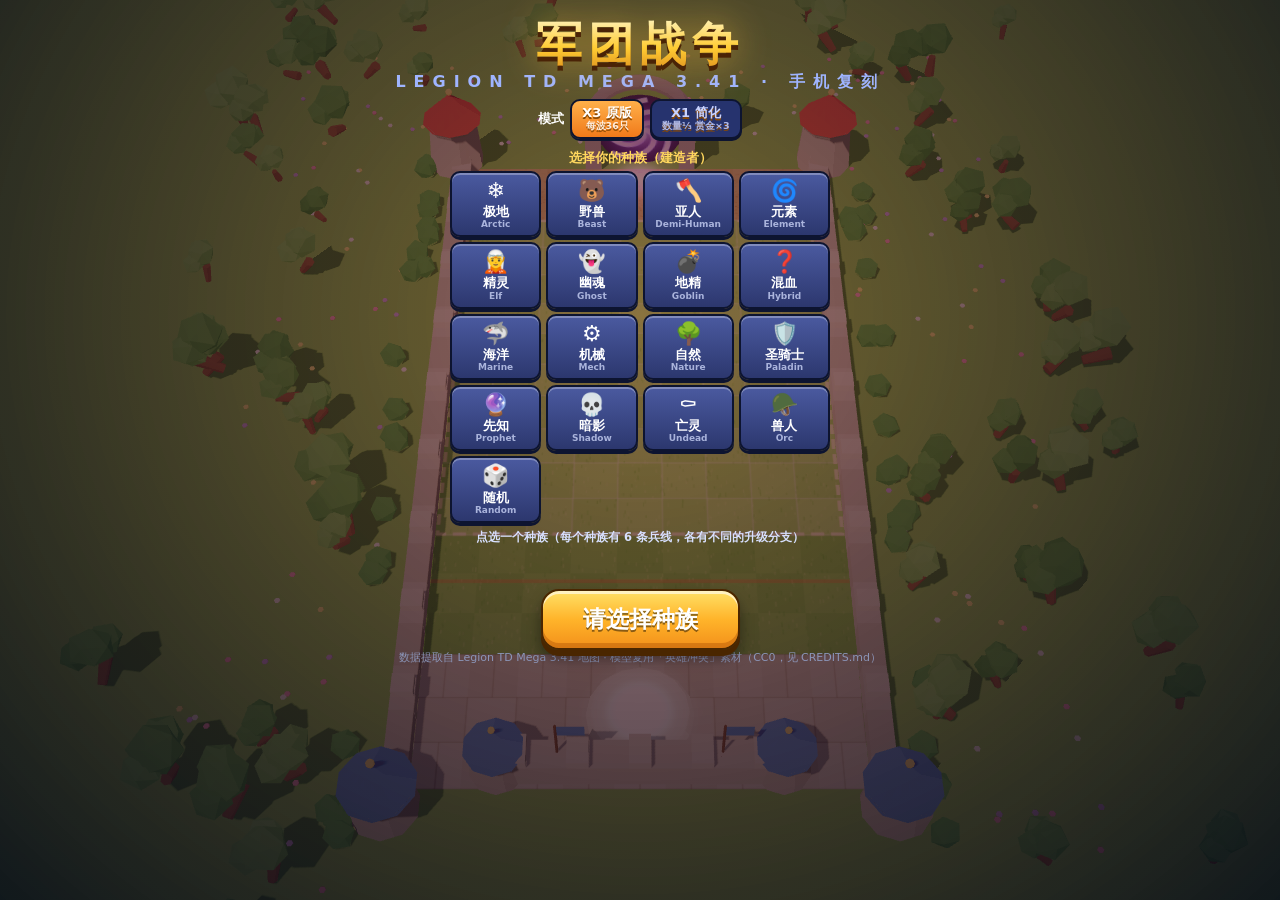
==== index.html @ 78cb02ea "Model remake: Beast (gnolls, ogres, harpies, forest trolls, bears, dragonspawn, red dragon); humanoi" ====
<!doctype html>
<html lang="zh-Hans">
<head>
<meta charset="utf-8">
<meta name="viewport" content="width=device-width,initial-scale=1,maximum-scale=1,user-scalable=no,viewport-fit=cover">
<meta name="theme-color" content="#1b2440">
<meta name="apple-mobile-web-app-capable" content="yes">
<title>军团战争 Legion TD Mega 3.41 · 手机复刻</title>
<meta name="description" content="魔兽争霸3 军团战争（Legion TD Mega 3.41）手机复刻：16个种族、全部兵种与技能、31波怪物、派兵、国王与木材经济。">
<link rel="manifest" href="manifest.webmanifest">
<link rel="icon" type="image/png" href="icons/favicon-32.png">
<link rel="apple-touch-icon" href="icons/apple-touch-icon.png">
<link rel="stylesheet" href="style.css?v=11">
<link rel="stylesheet" href="td.css?v=11">
<link rel="stylesheet" href="lt.css?v=11">
</head>
<body class="td lt">
<canvas id="cv"></canvas>
<div id="ltHud" class="hidden">
  <div class="hrow">
    <div class="pill"><span class="lbl">波次</span><b id="hWave">1</b><i class="dim">/31</i></div>
    <div class="pill" id="pTimer"><span class="ic">⏱</span><b id="hTimer">45</b></div>
    <div class="pill" id="pMode"><b id="hMode">X3</b></div>
    <button class="pill btn" id="speedBtn">1×</button>
    <button class="pill btn" id="pauseBtn">⏸</button>
  </div>
  <div class="hrow">
    <div class="pill res" id="pGold"><span class="ic">💰</span><b id="hGold">0</b></div>
    <div class="pill res" id="pLum"><span class="ic">🌲</span><b id="hLum">0</b></div>
    <div class="pill res" id="pInc"><span class="ic">📈</span><b id="hInc">+0</b></div>
    <div class="pill res" id="pFood"><span class="ic">🍖</span><b id="hFood">0/7</b></div>
  </div>
  <div class="hrow2">
    <div class="kbar me"><span class="kn">👑 我方</span><div class="kb"><i id="kMe"></i></div><b id="kMeT">2600</b></div>
    <button class="kbar opp" id="oppBtn"><span class="kn" id="oppName">🤖 对手</span><div class="kb"><i id="kOpp"></i></div><b id="kOppT">2600</b><span class="eye" id="eyeT">👁 观战</span></button>
  </div>
  <div id="nextInfo"></div>
</div>
<div id="viewTag" class="hidden">👁 正在观看对手战线 · 点「返回」回到你的战线</div>
<div id="ltPanel" class="hidden">
  <div class="tabs">
    <button class="tab on" data-tab="build">⚔ 建造</button>
    <button class="tab" data-tab="eco">🌲 经济</button>
    <button class="tab" data-tab="merc">🐺 派兵</button>
    <button class="tab" data-tab="king">👑 国王</button>
    <button class="dbtn go" id="goBtn">▶ 开战</button>
  </div>
  <div class="tbody" id="tBuild"><div class="grid g3" id="rosterGrid"></div><div class="phint" id="bHint">选择兵种，再点战线上的空格建造</div></div>
  <div class="tbody hidden2" id="tEco"><div id="ecoBox"></div></div>
  <div class="tbody hidden2" id="tMerc"><div class="grid scroll" id="mercGrid"></div><div class="phint" id="mHint">派出的兵会在下一波进攻对手，并永久增加你的收入（消耗木材）</div></div>
  <div class="tbody hidden2" id="tKing"><div id="kingBox"></div></div>
  <div id="infoBox" class="hidden2"></div>
</div>
<div id="toasts"></div>
<div id="flash"></div>
<div id="banner2"></div>
<div id="labels"></div>
<div id="ltTitle" class="overlay show">
  <div class="logo"><div class="l1">军团战争</div><div class="l2">LEGION TD MEGA 3.41 · 手机复刻</div></div>
  <div class="modeRow"><span>模式</span><button class="mbtn on" data-mode="X3">X3 原版<small>每波36只</small></button><button class="mbtn" data-mode="X1">X1 简化<small>数量⅓ 赏金×3</small></button></div>
  <div class="raceHint">选择你的种族（建造者）</div>
  <div class="raceGrid" id="raceGrid"></div>
  <div class="raceInfo" id="raceInfo"></div>
  <button class="big-btn" id="startBtn" disabled>加载中…</button>
  <div class="foot">数据提取自 Legion TD Mega 3.41 地图 · 模型复用「英雄冲突」素材（CC0，见 CREDITS.md）</div>
</div>
<div id="ltPause" class="overlay">
  <div class="go-title">已暂停</div>
  <div class="tbtns col"><button class="big-btn" id="resumeBtn">▶ 继续</button><button class="dbtn blue" id="restartBtn">↻ 重新选择种族</button><button class="dbtn stone" id="muteBtn">🔊 声音：开</button></div>
</div>
<div id="ltOver" class="overlay">
  <div class="go-title" id="oTitle">胜利</div>
  <div class="go-sub" id="oSub"></div>
  <div class="tbtns col"><button class="big-btn" id="againBtn">再来一局</button></div>
</div>
<div id="showTitle" class="hidden"></div>
<script src="audio.js?v=1"></script>
<script src="lt_core.js?v=11"></script>
<script type="importmap">{"imports":{"three":"./lib/three.module.min.js","three/addons/":"./lib/addons/"}}</script>
<script type="module" src="lt.js?v=11"></script>
</body>
</html>
---- style.css ----
*{box-sizing:border-box;margin:0;padding:0;-webkit-tap-highlight-color:transparent;user-select:none;-webkit-user-select:none}
html,body{width:100%;height:100%;overflow:hidden;background:#141b30;font-family:"PingFang SC","Hiragino Sans GB","Noto Sans CJK SC","Microsoft YaHei",sans-serif;color:#fff}
#cv{position:fixed;inset:0;width:100%;height:100%;touch-action:none;display:block}
.hidden{opacity:0!important;pointer-events:none!important}
#hud{position:fixed;top:max(10px,env(safe-area-inset-top));left:0;right:0;display:flex;justify-content:center;gap:10px;z-index:5;pointer-events:none;padding:0 10px}
.pill{background:linear-gradient(#2a3866,#18213f);border:2px solid #0b1022;box-shadow:0 3px 0 #0b1022,inset 0 2px 0 rgba(255,255,255,.18);border-radius:14px;padding:6px 14px;font-weight:900;font-size:18px;display:flex;align-items:center;gap:6px;text-shadow:0 2px 0 #000}
.pill .lbl{font-size:13px;color:#ffd75e}
#stageNum{color:#fff;font-size:22px}
.vs i{font-style:normal;font-size:12px;color:#aab}
.blue{color:#6fc2ff}.red{color:#ff6f6f}
.btn{pointer-events:auto;cursor:pointer;color:#fff;font-family:inherit;min-width:52px;justify-content:center}
.btn:active{transform:translateY(2px);box-shadow:0 1px 0 #0b1022}
#hint{position:fixed;left:50%;bottom:max(18px,env(safe-area-inset-bottom));transform:translateX(-50%);background:rgba(10,14,30,.75);padding:8px 16px;border-radius:20px;font-weight:700;font-size:15px;z-index:5;transition:opacity .4s;white-space:nowrap;pointer-events:none;animation:hintb 1.4s ease-in-out infinite}
@keyframes hintb{50%{transform:translateX(-50%) translateY(-5px)}}
#banner{position:fixed;left:0;right:0;top:42%;text-align:center;font-size:60px;font-weight:900;z-index:30;pointer-events:none;color:#fff;text-shadow:0 2px 0 #1a1030,0 4px 0 #1a1030,0 0 3px #1a1030,0 0 26px rgba(255,200,80,.6);transition:opacity .25s}
#banner.pop{animation:bpop .7s cubic-bezier(.2,1.6,.4,1)}
@keyframes bpop{0%{transform:scale(2.4);opacity:0}60%{transform:scale(.92);opacity:1}100%{transform:scale(1)}}
.overlay{position:fixed;inset:0;z-index:10;display:flex;flex-direction:column;align-items:center;justify-content:center;opacity:0;pointer-events:none;transition:opacity .35s}
.overlay.show{opacity:1;pointer-events:auto}
#title{background:radial-gradient(ellipse at 50% 35%,rgba(40,60,120,.55),rgba(8,10,25,.92))}
.logo{text-align:center;animation:float 3s ease-in-out infinite}
.l1{font-size:min(17vw,96px);font-weight:900;letter-spacing:6px;background:linear-gradient(#fff6c8,#ffcc33 55%,#d9861a);-webkit-background-clip:text;background-clip:text;color:transparent;filter:drop-shadow(0 5px 0 #4a2306) drop-shadow(0 0 18px rgba(255,190,60,.45))}
.l2{font-size:16px;letter-spacing:8px;color:#9fb4ff;font-weight:800;margin-top:-4px}
@keyframes float{50%{transform:translateY(-8px)}}
.tagline{margin:14px 0 4px;color:#d6defa;font-weight:700}
.heroes{display:flex;justify-content:center;align-items:flex-end;height:min(30vh,200px);margin:10px 0 20px}
.heroes img{height:100%;margin:0 -4%;filter:drop-shadow(0 8px 6px rgba(0,0,0,.5));animation:hb 1.6s ease-in-out infinite}
.heroes img:nth-child(2){animation-delay:.3s;height:115%}.heroes img:nth-child(3){animation-delay:.6s}
@keyframes hb{50%{transform:translateY(-6px) scaleY(1.03)}}
.big-btn{font-family:inherit;font-size:24px;font-weight:900;color:#fff;padding:14px 46px;border-radius:18px;border:3px solid #3b1d00;cursor:pointer;background:linear-gradient(#ffd85a,#f59a1b);box-shadow:0 6px 0 #8a4a05,0 10px 20px rgba(0,0,0,.4),inset 0 3px 0 rgba(255,255,255,.55);text-shadow:0 2px 0 #8a4a05;transition:transform .1s}
.big-btn:hover{transform:translateY(-2px) scale(1.03)}
.big-btn:active{transform:translateY(4px);box-shadow:0 2px 0 #8a4a05}
.foot{margin-top:18px;color:#8b95b8;font-size:13px}
#draft{background:linear-gradient(rgba(8,10,25,.55),rgba(8,10,25,.85));justify-content:center;gap:14px;padding:16px}
.draft-head{text-align:center;animation:drop .5s cubic-bezier(.2,1.5,.4,1)}
.dh1{font-size:34px;font-weight:900;color:#ffd75e;text-shadow:0 3px 0 #4a2306}
.dh2{font-size:15px;color:#dfe6ff;font-weight:700}
@keyframes drop{from{transform:translateY(-40px);opacity:0}}
.cards{display:flex;gap:14px;justify-content:center;width:100%;max-width:640px}
.card{flex:1;max-width:280px;border-radius:18px;padding:10px 10px 12px;cursor:pointer;position:relative;background:linear-gradient(#3f5aa8,#223267 60%,#1a2550);border:3px solid #0d1330;box-shadow:0 7px 0 #0d1330,0 14px 28px rgba(0,0,0,.5),inset 0 2px 0 rgba(255,255,255,.25);transition:transform .18s cubic-bezier(.3,1.6,.5,1),opacity .3s;animation:cardin .55s cubic-bezier(.2,1.5,.4,1) backwards}
.card:nth-child(2){animation-delay:.12s}
@keyframes cardin{from{transform:translateY(80px) rotate(6deg) scale(.6);opacity:0}}
.card:hover{transform:translateY(-6px) scale(1.03)}
.card:active{transform:translateY(2px) scale(.98)}
.card.chosen{animation:chosen .5s ease-in forwards}
.card.gone{opacity:0;transform:scale(.8)}
@keyframes chosen{30%{transform:scale(1.1)}100%{transform:scale(.3) translateY(200px);opacity:0}}
.card .art{height:min(22vh,150px);display:flex;align-items:flex-end;justify-content:center;background:radial-gradient(ellipse at 50% 85%,rgba(255,255,255,.28),transparent 60%),linear-gradient(#8fb6ff33,#0000);border-radius:12px;position:relative}
.card .art img{max-height:100%;max-width:100%;filter:drop-shadow(0 6px 4px rgba(0,0,0,.5));animation:hb 1.8s ease-in-out infinite}
.card .cnt{position:absolute;right:4px;top:2px;font-size:30px;font-weight:900;color:#fff;-webkit-text-stroke:1.5px #0d1330;text-shadow:0 3px 0 #0d1330}
.card .tier{position:absolute;left:6px;top:6px;font-size:11px;color:#ffd75e;letter-spacing:-1px}
.card .nm{font-size:22px;font-weight:900;text-align:center;margin:6px 0 2px;text-shadow:0 2px 0 #0d1330}
.card .tags{display:flex;justify-content:center;gap:4px;margin-bottom:6px}
.tag{font-size:11px;padding:2px 7px;border-radius:8px;background:#0d1330;color:#bcd}
.tag.r{background:#5a3d0a;color:#ffd27a}.tag.f{background:#164d55;color:#8ff}.tag.m{background:#4a1a1a;color:#ffb0a0}.tag.up{background:#1d5a22;color:#9f9}
.stats{display:grid;grid-template-columns:1fr 1fr;gap:3px 8px;font-size:12.5px;background:rgba(0,0,0,.25);border-radius:10px;padding:6px 8px}
.stats div{display:flex;justify-content:space-between}.stats span{color:#9fb0dd}.stats b{color:#fff}
.army-strip{display:flex;gap:6px;justify-content:center;flex-wrap:wrap;min-height:46px}
.army-strip .mini{width:46px;height:46px;border-radius:10px;background:rgba(40,60,120,.8);border:2px solid #0d1330;position:relative;display:flex;align-items:flex-end;justify-content:center;overflow:hidden}
.army-strip .mini img{height:42px}
.army-strip .mini b{position:absolute;right:2px;bottom:0;font-size:13px;text-shadow:0 1px 2px #000,0 0 3px #000}
.army-strip .empty{opacity:.35;border-style:dashed}
#result{background:rgba(8,10,25,.6)}
.res-box{background:linear-gradient(#34488a,#1c2754);border:3px solid #0d1330;border-radius:22px;padding:22px 22px 26px;text-align:center;box-shadow:0 8px 0 #0d1330,0 20px 40px rgba(0,0,0,.6);width:min(92vw,460px);animation:resin .5s cubic-bezier(.2,1.5,.4,1)}
@keyframes resin{from{transform:scale(.5);opacity:0}}
.res-title,.go-title{font-family:"PingFang SC","Noto Sans SC","Noto Sans CJK SC","Microsoft YaHei",system-ui,sans-serif;font-weight:900;font-size:52px;letter-spacing:8px;line-height:1.1;color:#ffe27a;
  text-shadow:0 2px 0 #b8741a,0 4px 0 #6b3a08,0 6px 12px rgba(0,0,0,.55),0 0 2px #6b3a08}
.res-title.lose,.go-title.lose{color:#ff8a80;text-shadow:0 2px 0 #9a2a22,0 4px 0 #4a0a08,0 6px 12px rgba(0,0,0,.55)}
.go-title{font-size:min(22vw,110px);letter-spacing:16px;animation:bpop .8s cubic-bezier(.2,1.6,.4,1)}
.go-sub{font-size:18px;font-weight:800;color:#e9eeff;margin:6px 0 4px;text-align:center;padding:0 16px}
.go-stats{display:flex;gap:18px;color:#c9d3f5;font-weight:700;margin:-6px 0 22px}.go-stats b{color:#ffd75e}
#gameover{background:radial-gradient(ellipse at 50% 35%,rgba(40,60,120,.75),rgba(8,10,25,.96))}
.res-sub{margin:6px 0 12px;color:#dfe6ff;font-weight:700}
.res-list{display:flex;flex-wrap:wrap;justify-content:center;gap:8px;margin-bottom:20px}
.res-unit{width:76px;background:rgba(0,0,0,.28);border-radius:12px;padding:4px;animation:cardin .45s cubic-bezier(.2,1.5,.4,1) backwards}
.res-unit img{height:54px;display:block;margin:0 auto}
.res-unit .c{font-weight:900;font-size:16px}.res-unit .l{font-size:12px;color:#ff8a8a;height:15px}.res-unit .n{font-size:11px;color:#bcd}
.res-unit.dead{filter:grayscale(1);opacity:.5}
@media (max-width:500px){.card .nm{font-size:19px}.stats{font-size:11.5px;grid-template-columns:1fr}.dh1{font-size:28px}#banner{font-size:48px}.pill{font-size:16px;padding:5px 10px}}
.card .h3{font-size:11px;color:#9fb0dd;text-align:center;margin:-2px 0 4px}
.card .abil{font-size:11.5px;line-height:1.45;color:#ffe9a8;text-align:left;margin-top:6px;padding:0 4px;min-height:34px}
.na{color:#8f9bbf;font-size:10.5px;margin-top:3px}
/* faction select */
#faction{background:radial-gradient(ellipse at 50% 30%,#2a3a70,#0a0d1e);gap:12px;padding:14px;overflow:auto;justify-content:flex-start;padding-top:max(20px,env(safe-area-inset-top))}
.fcards{display:grid;grid-template-columns:repeat(4,minmax(0,1fr));gap:12px;width:100%;max-width:980px}
.fcard{border-radius:16px;padding:8px 8px 10px;cursor:pointer;text-align:center;background:linear-gradient(color-mix(in srgb,var(--fc) 55%,#1a2550),#18203f 70%);border:3px solid #0d1330;box-shadow:0 6px 0 #0d1330,0 10px 22px rgba(0,0,0,.45),inset 0 2px 0 rgba(255,255,255,.25);animation:cardin .5s cubic-bezier(.2,1.5,.4,1) backwards;transition:transform .15s}
.fcard:hover{transform:translateY(-5px) scale(1.03)}.fcard:active{transform:scale(.97)}
.fart{height:min(20vh,150px);position:relative;background:radial-gradient(ellipse at 50% 90%,rgba(255,255,255,.3),transparent 62%);border-radius:10px}
.fart img{position:absolute;bottom:4px;filter:drop-shadow(0 5px 4px rgba(0,0,0,.5))}
.fart .b{height:96%;max-width:92%;left:50%;transform:translateX(-42%)}.fart .a{height:48%;left:2%}
.fn{font-size:22px;font-weight:900;text-shadow:0 2px 0 #0d1330;margin-top:4px}.fd{font-size:12px;color:#c8d2f2}
@media (max-width:700px){.fcards{grid-template-columns:repeat(2,minmax(0,1fr));gap:9px}.fart{height:min(15vh,120px)}.fn{font-size:19px}.fd{font-size:11px}}
/* map */
#map{background:#0f1428;justify-content:stretch;align-items:stretch;padding:max(8px,env(safe-area-inset-top)) 8px max(8px,env(safe-area-inset-bottom));gap:8px}
.mtop{display:flex;gap:8px;align-items:center;flex-wrap:wrap;justify-content:center}
.mpill{background:linear-gradient(#2a3866,#18213f);border:2px solid #0b1022;box-shadow:0 3px 0 #0b1022,inset 0 2px 0 rgba(255,255,255,.18);border-radius:12px;padding:4px 12px;font-weight:900;display:flex;align-items:center;gap:6px;text-shadow:0 2px 0 #000;font-size:18px;color:#fff;font-family:inherit}
.mpill .lbl{font-size:12px;color:#ffd75e}.mpill .sub{font-size:11px;color:#9fb0dd}.mpill.vs i{font-style:normal;font-size:11px;color:#aab}
.mres{display:flex;gap:6px;background:rgba(0,0,0,.35);border-radius:12px;padding:4px 8px}
.res{display:flex;align-items:center;gap:3px;font-size:15px}.res b{font-weight:900}.res i{font-style:normal;font-size:10.5px;color:#9dff8a}
#mapArea{flex:1;position:relative;border-radius:16px;border:4px solid #3a2a14;box-shadow:inset 0 0 30px rgba(0,0,0,.6),0 4px 0 #1a1208;background-size:100% 100%;overflow:hidden;min-height:0}
.mobj{position:absolute;transform:translate(-50%,-80%);cursor:pointer;text-align:center}
.town{width:min(22%,200px)}.town .castle{width:100%;display:block;filter:drop-shadow(0 6px 6px rgba(0,0,0,.5))}
.town .guard{position:absolute;height:62%;bottom:18%;right:-30%;filter:drop-shadow(0 4px 4px rgba(0,0,0,.6))}.town.ai .guard{right:auto;left:-30%;transform:scaleX(-1)}
.tlab{position:absolute;left:50%;transform:translateX(-50%);top:100%;white-space:nowrap;background:rgba(10,14,30,.82);border:2px solid var(--fc);border-radius:10px;padding:2px 8px;font-size:11.5px;color:#dfe6ff}
.tlab b{color:#fff;margin-right:4px}.town.ai .tlab{border-style:dashed}
.camp{width:min(15%,140px)}.camp .tent{width:100%;display:block;opacity:.95}
.camp .mon{position:absolute;bottom:4%;height:110%;left:28%;filter:drop-shadow(0 4px 3px rgba(0,0,0,.6));transform:scaleX(-1)}.camp .mon.m1{height:80%;left:-6%}
.clab{position:absolute;left:50%;transform:translateX(-50%);top:100%;white-space:nowrap;background:rgba(10,14,30,.86);border:2px solid var(--tc);border-radius:10px;padding:2px 8px;font-size:11px;color:#dfe6ff;line-height:1.35}
.clab b{color:var(--tc)}.clab .rw{display:flex;gap:4px;justify-content:center}.clab .est{font-size:10px;color:#ffd75e}
.camp.hl{animation:campHl 1.1s ease-in-out 2}@keyframes campHl{50%{transform:translate(-50%,-80%) scale(1.15);filter:drop-shadow(0 0 14px #ffd75e)}}
.cost{display:inline-flex;align-items:center;gap:1px;margin-right:6px;font-weight:800;font-size:12px;white-space:nowrap}
#mLog{position:absolute;left:8px;bottom:8px;font-size:11.5px;color:#f1f4ff;text-shadow:0 1px 2px #000;pointer-events:none;max-width:60%;z-index:2}
#mLog div{background:rgba(10,14,30,.6);border-radius:8px;padding:1px 8px;margin-top:3px;display:inline-block;clear:both;float:left}
.mbot{display:flex;flex-direction:column;gap:6px}
.marmy{display:flex;gap:5px;flex-wrap:wrap;justify-content:center;min-height:40px;align-items:center}
.marmy .mini,.alist .mini{width:44px;height:44px;border-radius:10px;background:rgba(40,60,120,.85);border:2px solid #0d1330;position:relative;display:flex;align-items:flex-end;justify-content:center;overflow:hidden}
.marmy .mini img{height:40px}.marmy .mini b{position:absolute;right:2px;bottom:0;font-size:12.5px;text-shadow:0 1px 2px #000,0 0 3px #000}
.arts{font-size:11px;color:#ffd75e;background:rgba(0,0,0,.35);padding:2px 8px;border-radius:8px}
.actbar{display:grid;grid-template-columns:repeat(4,1fr);gap:8px}
.actbar.locked{opacity:.5;pointer-events:none}
.act{font-family:inherit;color:#fff;border-radius:14px;border:2px solid #0d1330;background:linear-gradient(#4a68c0,#26387a);box-shadow:0 4px 0 #0d1330,inset 0 2px 0 rgba(255,255,255,.3);padding:6px 4px;cursor:pointer;display:flex;flex-direction:column;align-items:center;line-height:1.15}
.act span{font-size:22px}.act b{font-size:17px;font-weight:900;text-shadow:0 2px 0 #0d1330}.act i{font-style:normal;font-size:10.5px;color:#cfe0ff;white-space:nowrap}
.act.red{background:linear-gradient(#d4523f,#8a2418)}.act.dis{filter:grayscale(.8) brightness(.8)}.act:active{transform:translateY(3px);box-shadow:0 1px 0 #0d1330}
/* modal */
#modal{background:rgba(5,8,20,.6);z-index:20;padding:12px}
.modal-box{background:linear-gradient(#34488a,#1c2754);border:3px solid #0d1330;border-radius:20px;padding:14px;width:min(94vw,520px);max-height:88vh;display:flex;flex-direction:column;box-shadow:0 8px 0 #0d1330,0 20px 40px rgba(0,0,0,.6);animation:resin .35s cubic-bezier(.2,1.5,.4,1)}
.modal-title{font-size:21px;font-weight:900;text-align:center;margin-bottom:8px;text-shadow:0 2px 0 #0d1330}.modal-title small{font-size:12px;color:#9fb0dd}
.modal-body{overflow:auto;flex:1}.modal-btns{display:flex;gap:10px;justify-content:center;margin-top:12px}
.mbtn{font-family:inherit;font-size:18px;font-weight:900;color:#fff;padding:9px 22px;border-radius:14px;border:2px solid #3b1d00;background:linear-gradient(#ffd85a,#f59a1b);box-shadow:0 4px 0 #8a4a05;text-shadow:0 2px 0 #8a4a05;cursor:pointer}
.mbtn.gray{background:linear-gradient(#8a93b0,#596180);border-color:#1d2236;box-shadow:0 4px 0 #1d2236;text-shadow:0 2px 0 #1d2236}
.mp{font-size:13.5px;color:#dfe6ff;margin:8px 2px;line-height:1.5}.mp.dim{color:#9fb0dd;font-size:12px}
.blist,.rlist{display:flex;flex-direction:column;gap:6px}
.bopt,.rrow{display:flex;align-items:center;gap:8px;background:rgba(0,0,0,.28);border-radius:12px;padding:6px 8px;cursor:pointer;border:2px solid transparent}
.bopt:hover{border-color:#ffd75e}.bopt.no{opacity:.45;cursor:default}.bopt img,.rrow img{height:46px;width:46px;object-fit:contain}.bico{font-size:32px;width:46px;text-align:center}
.bt{flex:1;display:flex;flex-direction:column;font-size:12px;color:#c8d2f2;min-width:0}.bt b{font-size:15px;color:#fff}
.pm{font-family:inherit;width:34px;height:34px;border-radius:10px;border:2px solid #0d1330;background:#4a68c0;color:#fff;font-size:18px;font-weight:900;cursor:pointer}.pm.mx{width:auto;padding:0 8px;font-size:12px}
.rrow .n{min-width:30px;text-align:center;font-size:18px}.rtotal{text-align:center;margin-top:6px;font-weight:800}.bad{color:#ff7a7a}
.alist{display:flex;flex-wrap:wrap;gap:6px;justify-content:center}.alist .mini.big{width:70px;height:84px;flex-direction:column;align-items:center;justify-content:flex-end;cursor:pointer}
.alist .mini.big img{height:52px}.alist .mini.big b{font-size:14px}.alist .mini.big span{font-size:10.5px;color:#cfe0ff}
.alist.pick .mini.big{opacity:.45}.alist.pick .mini.big.on{opacity:1;border-color:#ffd75e;box-shadow:0 0 10px #ffd75e88}
.alist.pick .mp{width:100%;text-align:center}
.loot{display:flex;flex-wrap:wrap;justify-content:center;gap:4px;margin-top:6px}
@media (orientation:portrait){.mres{order:3;width:100%;justify-content:center}.mpill{font-size:16px}.town{width:30%}.camp{width:22%}.res{font-size:14px}}
#gameover .heroes{height:min(26vh,180px);margin:14px 0 22px}
#gameover .go-sub{position:relative;z-index:2;margin-bottom:6px}
@media (orientation:portrait){#mLog{top:6px;bottom:auto;left:6px;max-width:44%;font-size:10.5px}.clab{font-size:10.5px}#gameover .heroes img{max-width:24vw;object-fit:contain}#gameover .heroes{max-width:96vw;overflow:hidden}}
/* r5: overlay stacking (offer above map), compact map markers, bottom sheets */
#draft{z-index:15}#modal{z-index:20}#gameover{z-index:25}
button,.act,.mobj,.fcard,.card{touch-action:manipulation}
#errToast{position:fixed;left:10px;right:10px;top:calc(env(safe-area-inset-top) + 8px);z-index:99;background:#7a1010;color:#fff;font-size:13px;padding:8px 12px;border-radius:10px;opacity:0;pointer-events:none;transition:opacity .3s}
#errToast.show{opacity:1}
.mobj{transform:translate(-50%,-50%)}
.town{width:clamp(72px,9vw,120px)}.town .castle{width:100%}
.town .guard{position:absolute;height:46%;bottom:6%;right:-26%;left:auto}.town.ai .guard{right:auto;left:-26%}
.tlab{font-size:10.5px;padding:1px 7px;top:96%}.tlab b{color:var(--fc);filter:brightness(1.4)}
.camp{width:auto}
.pin{width:clamp(40px,4.4vw,56px);height:clamp(40px,4.4vw,56px);border-radius:50%;background:radial-gradient(circle at 50% 35%,#fff3,#0008),#1a2142;border:3px solid var(--tc);box-shadow:0 3px 0 #0008,0 0 0 2px #0b1022,0 0 12px color-mix(in srgb,var(--tc) 60%,transparent);overflow:hidden;display:flex;align-items:center;justify-content:center}
.pin img{width:86%;height:86%;object-fit:contain;transform:scaleX(-1)}
.ptag{margin-top:2px;font-size:10px;font-weight:900;color:#0b1022;background:var(--tc);border-radius:7px;padding:0 6px;white-space:nowrap;box-shadow:0 1px 0 #0008}
.camp:active .pin{transform:scale(.92)}
.camp.hl .pin{animation:pinHl .55s ease-in-out 4}@keyframes pinHl{50%{transform:scale(1.25)}}
.camp.hl{animation:none}
.offer-btn{display:none;font-family:inherit;font-size:17px;font-weight:900;color:#3b1d00;border:2px solid #3b1d00;border-radius:14px;padding:10px;background:linear-gradient(#ffe27a,#f5a524);box-shadow:0 4px 0 #8a4a05;animation:hintb2 1s ease-in-out infinite}
.offer-btn.show{display:block}@keyframes hintb2{50%{transform:scale(1.03)}}
@media (orientation:portrait){
  #modal{justify-content:flex-end;padding:0}
  #modal .modal-box{width:100%;border-radius:20px 20px 0 0;padding-bottom:calc(14px + env(safe-area-inset-bottom));max-height:80vh;animation:sheetin .3s ease-out}
  .town{width:84px}.camp .pin{width:42px;height:42px}
}
@keyframes sheetin{from{transform:translateY(100%)}}
.card .art{height:min(16vh,120px)}
.alist .mini.big img{height:44px}
#draft{background:rgba(8,10,25,.9)}
/* ---- r6 3D overlay UI ---- */
#cv{touch-action:none}
#uiLayer{position:fixed;inset:0;pointer-events:none;z-index:3;overflow:hidden}
.ub{position:absolute;left:0;top:0;display:flex;flex-direction:column;align-items:center;gap:1px;will-change:transform}
.ub b{font:800 11px/1 system-ui,-apple-system,"PingFang SC",sans-serif;color:#fff;padding:2px 5px;border-radius:7px;min-width:14px;text-align:center;box-shadow:0 1px 2px rgba(0,0,0,.4);border:1.5px solid rgba(255,255,255,.85)}
.ub.p b{background:#2f6fe0}.ub.e b{background:#d8392b}
.ub i{display:block;width:26px;height:4px;background:rgba(0,0,0,.55);border-radius:3px;overflow:hidden}
.ub i s{display:block;height:100%;width:100%;text-decoration:none;transition:width .25s}
.ub.p i s{background:#5fe06a}.ub.e i s{background:#ff6a4a}
.ub.focus b{background:#e8a800;box-shadow:0 0 0 2px #ffe27a,0 1px 3px rgba(0,0,0,.5)}
.ub.hold b::after{content:" ⏸";font-size:9px}
.ub.bump b{animation:bump .3s}
@keyframes bump{0%{transform:scale(1.45)}100%{transform:scale(1)}}
.ft{position:absolute;transform:translate(-50%,-100%);font:900 15px/1 system-ui,-apple-system,"PingFang SC",sans-serif;color:#fff;text-shadow:0 2px 0 rgba(0,0,0,.55),0 0 3px rgba(0,0,0,.6);animation:ft 1.05s ease-out forwards;white-space:nowrap}
.ft.dmge{color:#fff3b0}.ft.dmgp{color:#ff9a9a}.ft.big{font-size:18px}
.ft.pop{color:#e2d0ff;font-size:14px}.ft.heal{color:#9dff8a}.ft.retal{color:#ffe8a0;font-size:11px}.ft.hold{color:#ffd75e}.ft.go{color:#9dff8a}.ft.info{color:#cfe6ff;font-size:12px}
@keyframes ft{0%{opacity:0;margin-top:6px;transform:translate(-50%,-100%) scale(.6)}15%{opacity:1;transform:translate(-50%,-100%) scale(1.15)}30%{transform:translate(-50%,-100%) scale(1)}100%{opacity:0;margin-top:-34px}}
/* ---- r7 depth features UI ---- */
#flash{position:fixed;inset:0;pointer-events:none;z-index:4;opacity:0}
#flash.on{animation:flash .45s ease-out}
@keyframes flash{0%{opacity:1}100%{opacity:0}}
#reticle{position:fixed;z-index:4;pointer-events:none;transform:translate(-50%,-50%);border:3px solid #ffb040;border-radius:50%;background:radial-gradient(rgba(255,120,30,.28),rgba(255,80,20,.08));box-shadow:0 0 18px rgba(255,140,40,.7);animation:retp .8s infinite}
@keyframes retp{50%{border-color:#ffe080}}
#spellName{position:fixed;left:50%;top:30%;transform:translate(-50%,-50%) scale(.6);z-index:6;pointer-events:none;font:900 30px/1 "PingFang SC","Noto Sans SC",system-ui,sans-serif;color:#fff6d0;text-shadow:0 0 14px #ff9a30,0 3px 0 #7a3a00;opacity:0;letter-spacing:4px}
#spellName.show{animation:spn 1.1s ease-out}
@keyframes spn{0%{opacity:0;transform:translate(-50%,-50%) scale(.5)}15%{opacity:1;transform:translate(-50%,-50%) scale(1.15)}70%{opacity:1;transform:translate(-50%,-50%) scale(1)}100%{opacity:0;transform:translate(-50%,-80%) scale(1)}}
#tip{position:fixed;z-index:40;max-width:250px;background:rgba(18,24,48,.96);border:1.5px solid #6c86d8;border-radius:12px;padding:9px 11px;color:#dfe6ff;font:12px/1.45 system-ui,"PingFang SC",sans-serif;box-shadow:0 8px 24px rgba(0,0,0,.5);pointer-events:none;opacity:0;transform:scale(.9);transition:opacity .12s,transform .12s}
#tip.show{opacity:1;transform:none}
#tip .tt{font-weight:800;font-size:14px;color:#fff;margin-bottom:2px}#tip .th{color:#9fb0dd;font-size:11px;margin-bottom:4px}
#tip .tg{display:grid;grid-template-columns:repeat(3,1fr);gap:2px 8px;margin:4px 0}#tip .tg b{color:#ffe27a}#tip i.up{color:#7dff8a;font-style:normal;font-size:10px;margin-left:2px}
#tip .tb{margin-top:5px;color:#ffb0a0}#tip .lit{color:#9dff8a}#tip .dim{color:#7d88aa}
#coach{position:fixed;left:50%;bottom:150px;transform:translateX(-50%) translateY(20px);z-index:30;width:min(340px,90vw);background:linear-gradient(#2d3f86,#1d2858);border:2px solid #ffd75e;border-radius:14px;padding:12px 14px;color:#eef;font:13px/1.55 system-ui,"PingFang SC",sans-serif;box-shadow:0 10px 30px rgba(0,0,0,.55);opacity:0;pointer-events:none;transition:.25s}
#coach.show{opacity:1;pointer-events:auto;transform:translateX(-50%)}#coach b{color:#ffd75e}
#coach .cx{text-align:right;margin-top:6px;color:#ffd75e;font-weight:800}
#artRow{position:fixed;top:calc(env(safe-area-inset-top,0px) + 64px);right:8px;z-index:6;display:flex;flex-wrap:wrap;gap:3px;max-width:52vw;justify-content:flex-end}
#artRow .art{width:28px;height:28px;display:grid;place-items:center;background:rgba(20,26,52,.85);border:1.5px solid #c8a24a;border-radius:8px;font-size:16px;cursor:pointer}
#synPanel{position:fixed;top:calc(env(safe-area-inset-top,0px) + 64px);left:8px;z-index:6;display:flex;flex-direction:column;gap:4px}
.syn{display:flex;align-items:center;gap:4px;background:rgba(20,26,52,.85);border:1.5px solid rgba(255,255,255,.18);border-left:4px solid var(--fc);border-radius:9px;padding:3px 7px;color:#aab;font:700 11px/1 system-ui,"PingFang SC",sans-serif;cursor:pointer}
.syn.on{color:#fff;border-color:var(--fc);box-shadow:0 0 10px color-mix(in srgb,var(--fc) 60%,transparent)}
.syn .si{font-size:13px}.syn b{color:#ffe27a;font-size:12px}
.syn .sp{display:flex;gap:2px}.syn .sp i{width:6px;height:6px;border-radius:2px;background:rgba(255,255,255,.2)}.syn .sp i.lit{background:var(--fc)}
#bossBar{position:fixed;top:calc(env(safe-area-inset-top,0px) + 62px);left:50%;transform:translateX(-50%);z-index:6;width:min(300px,56vw);text-align:center}
#bossName{font:900 13px/1.2 system-ui,"PingFang SC",sans-serif;color:#ffd0c0;text-shadow:0 2px 0 #000}
#bossBar .bb{height:10px;background:rgba(0,0,0,.6);border:1.5px solid #ffb090;border-radius:6px;overflow:hidden}#bossFill{display:block;height:100%;width:100%;background:linear-gradient(90deg,#ff3a20,#ff9a40);transition:width .2s}
#deployBar,#spellBar{position:fixed;left:0;right:0;bottom:0;z-index:7;padding:8px 10px calc(env(safe-area-inset-bottom,0px) + 10px);background:linear-gradient(transparent,rgba(10,14,32,.85) 35%);display:flex;flex-direction:column;align-items:center;gap:6px}
#deployTheme{color:#dfe6ff;font:12px/1.3 system-ui,"PingFang SC",sans-serif;text-align:center;max-width:94vw}
.dbtns{display:flex;gap:10px}
.dbtn{border:0;border-radius:14px;padding:12px 18px;font:900 17px/1 system-ui,"PingFang SC",sans-serif;color:#fff;box-shadow:0 4px 0 rgba(0,0,0,.4);cursor:pointer}
.dbtn.gray{background:#4a5684}.dbtn.go{background:linear-gradient(#ffb43a,#ff7a1a);padding:12px 34px;font-size:20px;letter-spacing:2px;animation:gop 1.4s infinite}
@keyframes gop{50%{transform:scale(1.05)}}
.dbtn:active{transform:translateY(3px);box-shadow:0 1px 0 rgba(0,0,0,.4)}
.mana{display:flex;align-items:center;gap:8px;width:min(420px,94vw);color:#bcd;font:800 11px/1 system-ui,"PingFang SC",sans-serif}
.mana .mb{flex:1;height:10px;background:rgba(0,0,0,.6);border:1.5px solid #6aa0ff;border-radius:6px;overflow:hidden}#manaFill{display:block;height:100%;background:linear-gradient(90deg,#3a6cff,#7ad0ff);box-shadow:0 0 8px #5ab0ff;transition:width .1s}
#spellBtns{display:flex;gap:8px}
.spb{position:relative;width:66px;height:62px;border-radius:14px;border:2px solid #7aa0ff;background:linear-gradient(#34488f,#1f2b5c);color:#fff;display:flex;flex-direction:column;align-items:center;justify-content:center;gap:2px;cursor:pointer;box-shadow:0 3px 0 rgba(0,0,0,.4)}
.spb .ic{font-size:22px;line-height:1}.spb .nm{font:800 11px/1 system-ui,"PingFang SC",sans-serif}.spb .co{position:absolute;top:-6px;right:-6px;background:#2a6cff;border:1.5px solid #fff;border-radius:9px;font:900 10px/1 system-ui;padding:2px 5px}
.spb.dis{filter:grayscale(.85) brightness(.7)}.spb.act{border-color:#ffd75e;box-shadow:0 0 16px #ffd75e;transform:translateY(-4px)}
.fchip{display:inline-block;padding:1px 6px;border-radius:7px;background:var(--fc);color:#fff;font-weight:800;font-size:11px;line-height:1.5}
.synhit{margin:4px 6px;padding:4px 6px;border-radius:8px;background:color-mix(in srgb,var(--fc) 30%,#1a2040);border:1.5px solid var(--fc);color:#fff;font:800 11px/1.3 system-ui,"PingFang SC",sans-serif;animation:gop 1.2s infinite}
.synnext{margin:3px;color:#9fb0dd;font:700 11px/1 system-ui,"PingFang SC",sans-serif}
.thx{margin:6px auto 2px;max-width:560px;padding:7px 10px;border-radius:12px;background:rgba(0,0,0,.35);border:1.5px solid var(--tc);text-align:left;font:12px/1.45 system-ui,"PingFang SC",sans-serif;color:#dfe6ff}
.thx .t1{font-weight:900;font-size:15px;color:var(--tc)}.thx .t4{color:#ffb0a0;font-weight:700}
.dsub{margin-top:4px}
.cards.three .card{max-width:31vw}
.card.upcard{border-color:#ffd75e;box-shadow:0 0 20px rgba(255,215,94,.45)}
.art.upg{display:flex;align-items:center;justify-content:center;gap:2px}.art.upg img{width:42%}.art.upg img.from{opacity:.7;width:34%}.art.upg .arrow{color:#ffd75e;font-size:22px;font-weight:900}
.stats b.up{color:#7dff8a}
.army-strip .mini.gold{border-color:#ffd75e;box-shadow:0 0 8px rgba(255,215,94,.6)}
#reward{z-index:16;flex-direction:column;align-items:center;justify-content:center;gap:12px;background:rgba(10,14,32,.82)}
.rcards{display:flex;gap:10px;flex-wrap:wrap;justify-content:center;padding:0 8px}
.rcard{width:min(30vw,190px);min-height:200px;background:linear-gradient(#34488f,#1c2654);border:2px solid #c8a24a;border-radius:16px;padding:12px 8px;color:#e6ebff;text-align:center;cursor:pointer;animation:cardin .4s both;box-shadow:0 6px 18px rgba(0,0,0,.5)}
.rcard.small{min-height:auto;width:min(21vw,120px)}
.rcard .ri{font-size:44px;line-height:1.1}.rcard .rn{font:900 15px/1.3 "PingFang SC",system-ui,sans-serif;color:#ffe27a;margin-top:4px}.rcard .re{font-size:10px;color:#9fb0dd;margin:2px 0 6px}.rcard .rd{font-size:12px;line-height:1.45}
.rcard:active,.rcard.chosen{transform:scale(1.06);border-color:#ffd75e;box-shadow:0 0 24px #ffd75e}
@keyframes cardin{from{opacity:0;transform:translateY(24px) scale(.9)}}
.skip{background:none;border:1.5px solid #6c7aa8;color:#aab4d8;border-radius:10px;padding:6px 18px;font:700 13px system-ui,"PingFang SC",sans-serif}
#goEndless{background:linear-gradient(#a070ff,#6a3ad8)}
.loot{margin-top:6px;color:#d8c0ff;font-weight:800}
@media (max-width:480px){.spb{width:62px;height:58px}.rcard{width:44vw;min-height:170px}.rcard .ri{font-size:36px}#coach{bottom:140px}}
#hint{bottom:calc(env(safe-area-inset-bottom,0px) + 128px);font-size:13px}
.cards.four{flex-wrap:wrap;justify-content:center}.cards.four .card{max-width:46vw}
#bossBar{top:calc(env(safe-area-inset-top,0px) + 60px);width:min(300px,60vw)}
body.boss #synPanel,body.boss #artRow{top:calc(env(safe-area-inset-top,0px) + 98px)}
.tagline{white-space:normal;max-width:92vw;text-align:center;padding:0 12px;box-sizing:border-box;font-size:13px;line-height:1.5}.foot{text-align:center;max-width:92vw;margin:0 auto;padding:0 12px;box-sizing:border-box;font-size:11px}
/* ---- v9: readability, juice, meta ---- */
.ub b{font-size:13px;padding:3px 7px;border-radius:8px;min-width:18px;border-width:2px}
.ub i{width:36px;height:6px;border:1px solid rgba(0,0,0,.6);margin-top:1px}
.ub em{font-style:normal;font-size:11px;line-height:1;height:12px;letter-spacing:-1px;filter:drop-shadow(0 1px 1px rgba(0,0,0,.6))}
.ub.bump b{animation:bumpr .35s}
@keyframes bumpr{0%{transform:scale(1.35);background:#fff;color:#d8392b}100%{transform:scale(1)}}
.ft{font-size:18px}.ft.big{font-size:24px}.ft.dmge{color:#fff6c0}
.ft.crit{font-size:26px;color:#ffd030;text-shadow:0 2px 0 #7a2a00,0 0 10px rgba(255,120,0,.8);animation:ftc 1.1s ease-out forwards}
@keyframes ftc{0%{transform:translate(-50%,-100%) scale(2.2);opacity:0}12%{transform:translate(-50%,-100%) scale(1);opacity:1}100%{transform:translate(-50%,-260%) scale(1);opacity:0}}
#streak{position:fixed;left:0;right:0;top:24%;text-align:center;z-index:31;pointer-events:none;font:900 44px/1 "PingFang SC","Noto Sans SC",system-ui,sans-serif;color:#ffcf40;text-shadow:0 3px 0 #7a2a00,0 0 18px rgba(255,140,0,.8);letter-spacing:4px}
#streak.pop{animation:bpop .6s cubic-bezier(.2,1.6,.4,1)}
#toasts{position:fixed;left:50%;top:calc(env(safe-area-inset-top,0px) + 110px);transform:translateX(-50%);z-index:40;display:flex;flex-direction:column;gap:6px;align-items:center;pointer-events:none;width:min(360px,92vw)}
.toast{background:rgba(16,22,48,.94);border:1.5px solid #6c86d8;border-radius:12px;padding:8px 12px;color:#e6ebff;font:700 13px/1.45 system-ui,"PingFang SC",sans-serif;text-align:center;box-shadow:0 6px 18px rgba(0,0,0,.45);animation:tin .3s cubic-bezier(.2,1.5,.4,1);transition:opacity .4s,transform .4s}
.toast.out{opacity:0;transform:translateY(-10px)}.toast.syn{border-color:#ffd75e;box-shadow:0 0 18px rgba(255,215,94,.45)}.toast.gold{border-color:#ffd75e;color:#ffe9a0}.toast.bad{border-color:#ff6a5a;color:#ffc0b8}
@keyframes tin{from{opacity:0;transform:translateY(-14px) scale(.9)}}
#spellBar.full .spb:not(.dis){animation:spfull 0.9s ease-in-out infinite}
#spellBar.full .mb{box-shadow:0 0 12px #7ad0ff}
@keyframes spfull{50%{transform:translateY(-3px);box-shadow:0 0 16px #7ad0ff,0 3px 0 rgba(0,0,0,.4)}}
.lossline{display:flex;gap:10px;justify-content:center;flex-wrap:wrap;margin-top:8px;font:900 16px/1.3 system-ui,"PingFang SC",sans-serif}
.lossline .lo{color:#ff8a7a}.lossline .he{color:#8dff9a}.lossline .ok{color:#8dff9a}.lossline .go{color:#ffd75e}
.res-unit .l i{color:#8dff9a;font-style:normal}
/* artifact flip */
.rcard.flip{position:relative;perspective:800px;background:none;border:0;box-shadow:none;padding:0}
.rcard.flip .back,.rcard.flip .face{position:absolute;inset:0;border-radius:16px;backface-visibility:hidden;transition:transform .5s cubic-bezier(.3,1.4,.5,1)}
.rcard.flip{min-height:220px}
.rcard.flip .back{background:repeating-linear-gradient(45deg,#2a3670,#2a3670 10px,#222c5e 10px,#222c5e 20px);border:2px solid var(--rc);display:grid;place-items:center;font-size:48px}
.rcard.flip .face{transform:rotateY(180deg);background:linear-gradient(#34488f,#1c2654);border:2.5px solid var(--rc);padding:10px 8px;box-shadow:0 0 18px color-mix(in srgb,var(--rc) 50%,transparent)}
.rcard.flip.open .back{transform:rotateY(-180deg)}.rcard.flip.open .face{transform:rotateY(0)}
.rcard.rl .face{animation:legend 1.6s ease-in-out infinite}
@keyframes legend{50%{box-shadow:0 0 30px #ffb020}}
.rcard .rr{font:900 11px/1 system-ui;color:var(--rc);letter-spacing:2px;margin-bottom:2px}
.rcard .rtag{display:inline-block;margin-top:6px;padding:2px 8px;border-radius:8px;background:rgba(255,255,255,.12);font:800 11px/1.4 system-ui,"PingFang SC",sans-serif;color:#cfe0ff}
/* title / meta */
.tmeta{color:#cfd8ff;font:700 14px/1.4 system-ui,"PingFang SC",sans-serif;margin:-4px 0 10px;text-align:center}.tmeta b{color:#ffd75e}
.vsBanner{background:linear-gradient(90deg,#ff7a2a,#ff4a6a);color:#fff;border-radius:12px;padding:8px 14px;font:800 14px/1.4 system-ui,"PingFang SC",sans-serif;margin-bottom:10px;animation:gop 1.4s infinite}
.tbtns,.sbtns,.gobtns{display:flex;gap:10px;justify-content:center;margin-top:12px;flex-wrap:wrap;align-items:center}
.tbtn{border:0;border-radius:12px;padding:10px 16px;background:linear-gradient(#4a5a9a,#2e3a70);color:#fff;font:800 15px/1 system-ui,"PingFang SC",sans-serif;box-shadow:0 3px 0 rgba(0,0,0,.4);cursor:pointer}
.tbtn:active{transform:translateY(2px)}
#heroSel,#camp{background:radial-gradient(ellipse at 50% 30%,rgba(40,60,120,.85),rgba(8,10,25,.97));z-index:22;justify-content:flex-start;padding:calc(env(safe-area-inset-top,0px) + 28px) 10px 20px;overflow-y:auto}
.hcards{display:flex;gap:10px;flex-wrap:wrap;justify-content:center;margin:12px 0}
.hcard{width:min(30vw,210px);min-width:108px;background:linear-gradient(#34488f,#1c2654);border:2.5px solid var(--hc);border-radius:16px;padding:10px 8px;color:#e6ebff;text-align:center;cursor:pointer;animation:cardin .4s both;font:12px/1.4 system-ui,"PingFang SC",sans-serif}
.hcard .hi{font-size:40px}.hcard .hn{font:900 16px/1.3 "PingFang SC",system-ui;color:#ffe27a}.hcard .hc{color:#9fb0dd;font-size:11px}
.hcard .hs{margin:6px 0 2px;display:flex;align-items:center;justify-content:center;gap:4px}.hcard .hs img{width:30px;height:30px;object-fit:contain}
.hcard .hsp{color:#bfe0ff;font-size:11px}.hcard .hp{margin-top:6px;color:#ffe9b0;font-size:11.5px}
.hcard .hgo{margin-top:8px;background:linear-gradient(#ffb43a,#ff7a1a);border-radius:10px;padding:6px;font:900 14px system-ui;color:#fff}
.hcard .hbuy{margin-top:8px;background:#3a3f60;border-radius:10px;padding:6px;font:800 12px system-ui;color:#ffd75e}
.hcard.locked{filter:saturate(.5)}
@media (max-width:480px){.hcard{width:100%;max-width:340px;display:grid;grid-template-columns:52px 1fr;text-align:left;column-gap:8px;align-items:center}.hcard .hi{grid-row:span 3;font-size:38px;text-align:center}.hcard .hs{justify-content:flex-start}.hcard .hgo,.hcard .hbuy{grid-column:span 2;text-align:center}.hcard .hp,.hcard .hsp{grid-column:2}}
.ctabs{display:flex;gap:6px;margin:10px 0}.ctabs button{border:0;border-radius:10px;padding:8px 14px;background:#2e3a70;color:#aab;font:800 14px system-ui,"PingFang SC",sans-serif}.ctabs button.on{background:#ffb43a;color:#fff}
.cbody{width:min(520px,94vw);display:flex;flex-direction:column;gap:6px;margin-bottom:12px}
.crow{display:flex;align-items:center;gap:10px;background:rgba(30,40,80,.85);border:1.5px solid rgba(255,255,255,.12);border-radius:12px;padding:8px 10px;color:#dfe6ff;font:12px/1.4 system-ui,"PingFang SC",sans-serif}
.crow .ci{font-size:28px;width:40px;text-align:center}.crow .ci img{width:40px;height:40px;object-fit:contain}.crow .ct{flex:1}.crow .ct b{font-size:14px;color:#fff}.crow small{color:#9fb0dd}
.cb{border:0;border-radius:10px;padding:8px 12px;background:linear-gradient(#ffb43a,#ff7a1a);color:#fff;font:900 13px system-ui;white-space:nowrap}.cmax{color:#8dff9a;font-weight:800;white-space:nowrap}
.cxh{color:#cfd8ff;font:700 13px system-ui,"PingFang SC",sans-serif;text-align:center}
.cxg{display:grid;grid-template-columns:repeat(auto-fill,minmax(66px,1fr));gap:6px}
.cx{background:rgba(30,40,80,.85);border-radius:10px;padding:4px;text-align:center;font:700 10px/1.2 system-ui,"PingFang SC",sans-serif;color:#dfe6ff}.cx img{width:100%;height:52px;object-fit:contain}.cx.no img{filter:brightness(0) opacity(.45)}.cx.no{color:#667}
#sndPanel{position:fixed;top:calc(env(safe-area-inset-top,0px) + 58px);right:8px;z-index:45;background:rgba(16,22,48,.96);border:1.5px solid #6c86d8;border-radius:12px;padding:10px 12px;display:flex;flex-direction:column;gap:8px;color:#e6ebff;font:700 13px system-ui,"PingFang SC",sans-serif}
#sndPanel label{display:flex;align-items:center;gap:8px}#sndPanel input{width:120px}#muteToggle{border:0;border-radius:8px;padding:6px;background:#2e3a70;color:#fff;font:700 13px system-ui,"PingFang SC",sans-serif}
.goGold{color:#ffe9a0;font:800 16px/1.5 system-ui,"PingFang SC",sans-serif;text-align:center;margin:-8px 0 8px}.goGold small{color:#aab4d8;font-weight:600;font-size:12px}.goGold .nb{color:#ffcf40;animation:gop 1s infinite;display:inline-block}
.share{display:flex;flex-direction:column;align-items:center;gap:4px}#shareImg{width:min(150px,36vw);border-radius:8px;box-shadow:0 6px 18px rgba(0,0,0,.5);border:2px solid #ffd75e}
#gameover{justify-content:center;overflow-y:auto}#gameover .heroes{display:none}#gameover .go-title{font-size:min(16vw,80px)}
#title .heroes{height:min(24vh,190px)!important;margin:6px 0 14px}#title .heroes img{max-height:100%;object-fit:contain}
#title .heroes img{max-width:32vw}
#campBack,#hsBack{position:sticky;bottom:calc(env(safe-area-inset-bottom,0px) + 10px);background:rgba(20,26,52,.95);z-index:3;flex-shrink:0}
/* ---- v10 ---- */
#bossCard{position:fixed;left:50%;bottom:18%;transform:translateX(-50%);z-index:60;text-align:center;padding:14px 28px;min-width:260px;max-width:90vw;background:linear-gradient(90deg,transparent,rgba(40,0,10,.92) 15%,rgba(40,0,10,.92) 85%,transparent);border-top:2px solid #e8b04a;border-bottom:2px solid #e8b04a;animation:bcIn .45s cubic-bezier(.2,1.4,.4,1);pointer-events:none}
#bossCard #bcName{font-size:30px;font-weight:900;color:#ffd77a;letter-spacing:4px;text-shadow:0 0 14px #ff3a1a,0 3px 0 #000}
#bossCard #bcSub{color:#f3c9a0;font-size:13px;margin:2px 0 6px}#bossCard #bcDesc{color:#fff;font-size:13px;opacity:.9}
@keyframes bcIn{from{transform:translateX(-50%) scaleX(0);opacity:0}to{transform:translateX(-50%) scaleX(1);opacity:1}}
#rageFx{position:fixed;inset:0;pointer-events:none;z-index:5;opacity:0;transition:opacity .8s;box-shadow:inset 0 0 90px 20px rgba(255,30,10,.55)}
#rageFx.on{opacity:1;animation:ragePulse 1.2s infinite alternate}@keyframes ragePulse{to{box-shadow:inset 0 0 130px 35px rgba(255,30,10,.7)}}
#chest{position:fixed;inset:0;z-index:70;background:radial-gradient(circle,rgba(60,40,0,.85),rgba(0,0,0,.92));display:flex;flex-direction:column;align-items:center;justify-content:center;cursor:pointer;overflow:hidden}
#chest.hidden{display:none}
.chestBox{font-size:110px;animation:chShake .5s infinite;filter:drop-shadow(0 0 25px #ffcc33)}
.chestBox.open{animation:chOpen .6s ease-out forwards}
@keyframes chShake{0%,100%{transform:rotate(0)}25%{transform:rotate(-8deg) scale(1.05)}75%{transform:rotate(8deg) scale(1.05)}}
@keyframes chOpen{0%{transform:scale(.6)}60%{transform:scale(1.4)}100%{transform:scale(1.15)}}
#chestGold{font-size:34px;font-weight:900;color:#ffd75a;text-shadow:0 2px 0 #000;min-height:44px;margin-top:10px}#chestSub{color:#eee;opacity:.85}
#chest .coin{position:absolute;left:50%;top:48%;font-size:28px;animation:coinFly 1.2s ease-out forwards}
@keyframes coinFly{to{transform:translate(var(--dx),var(--dy)) rotate(540deg);opacity:0}}
#dStreak{margin:8px auto 0;text-align:center;font-size:13px;color:#e8e2c8}
.cal{display:flex;gap:4px;justify-content:center;margin-top:5px;flex-wrap:wrap}
.cal .cd{width:30px;height:36px;border-radius:7px;background:rgba(255,255,255,.08);display:flex;flex-direction:column;align-items:center;justify-content:center;font-size:12px;color:#aaa}
.cal .cd i{font-style:normal;font-size:9px;opacity:.7}.cal .cd.on{background:linear-gradient(#ffb43a,#d06a10);color:#fff;font-weight:bold}.cal .cd.today{outline:2px solid #ffd77a}
.cal.big{margin:6px 0 10px}
.install{background:linear-gradient(#3a8a4a,#1d5a2a)!important}
.titleGear{position:fixed;top:10px;right:10px;z-index:30;font-size:22px;background:rgba(0,0,0,.4);border:1px solid rgba(255,255,255,.25);border-radius:50%;width:42px;height:42px;color:#fff}
body:not(.intitle) .titleGear{}
.crow.dim{opacity:.55}
#sndPanel .tg{display:flex;align-items:center;gap:8px;margin-top:8px;font-size:14px}#sndPanel .tg input{width:20px;height:20px}
/* ---- v11: CR-style draft cards ---- */
#cards.cards{display:grid;grid-template-columns:repeat(3,minmax(0,250px));gap:14px;justify-content:center;align-items:start;padding:0 10px}
#cards.cards.four{grid-template-columns:repeat(2,minmax(0,250px))}
#cards .card.ucard{max-width:none;padding:0;overflow:visible;display:flex;flex-direction:column;border-radius:16px;background:linear-gradient(#33478e,#1d2856);border:2px solid rgba(255,255,255,.18)}
.ucard .pt{position:relative;height:170px;border-radius:14px 14px 0 0;background:radial-gradient(ellipse at 50% 92%,color-mix(in srgb,var(--tc) 55%,transparent),transparent 62%),linear-gradient(#5068b8,#2a3a78);border-bottom:3px solid var(--tc);display:flex;align-items:flex-end;justify-content:center;overflow:hidden}
.ucard .pt::after{content:"";position:absolute;left:50%;bottom:6px;width:46%;height:10px;transform:translateX(-50%);background:radial-gradient(rgba(0,0,0,.45),transparent 70%);z-index:0}
.ucard .pimg{width:100%;height:100%;object-fit:contain;object-position:50% 100%;position:relative;z-index:1;opacity:0;transition:opacity .25s}.pimg.ok{opacity:1}
.ucard .lv{position:absolute;left:6px;top:6px;z-index:2;width:26px;height:30px;display:grid;place-items:center;font:900 15px/1 system-ui;color:#fff;background:var(--tc);clip-path:polygon(50% 0,100% 22%,100% 78%,50% 100%,0 78%,0 22%);text-shadow:0 1px 2px #0008}
.ucard .szb{position:absolute;right:6px;top:8px;z-index:2;font:800 10px/1 system-ui;padding:3px 6px;border-radius:6px;background:rgba(0,0,0,.45);color:#ffe9a8}
.ucard .inf{padding:8px 10px 10px}
.ucard .nm{display:flex;align-items:baseline;justify-content:space-between;gap:6px;margin:0;text-align:left;text-shadow:none}
.ucard .nm b{font:900 21px/1.15 "PingFang SC",system-ui,sans-serif;color:#fff;text-shadow:0 2px 0 #0d1330}
.ucard .nm .cnt{position:static;font:900 22px/1 system-ui;color:#ffe27a;-webkit-text-stroke:0;text-shadow:0 2px 0 #0d1330}
.ucard .chips{display:flex;gap:6px;align-items:center;margin:5px 0 6px;font-size:12px;color:#cfe0ff}
.ucard .ist{display:grid;grid-template-columns:repeat(4,1fr);gap:4px;font:800 12.5px/1 system-ui;color:#fff}
.ucard .ist span{background:rgba(0,0,0,.25);border-radius:7px;padding:5px 2px;text-align:center;white-space:nowrap}.ucard .ist i{font-style:normal;color:#7dff8a;font-size:10px;margin-left:1px}
.ucard .one{margin-top:6px;font-size:12px;color:#ffe9a8;white-space:nowrap;overflow:hidden;text-overflow:ellipsis}
.ucard .ribbon{position:absolute;right:-5px;top:12px;z-index:3;font:900 11px/1 system-ui;color:#fff;padding:5px 9px 5px 10px;border-radius:6px 0 0 6px;box-shadow:0 2px 4px #0006}
.ucard .ribbon::after{content:"";position:absolute;right:0;bottom:-5px;border:solid transparent;border-width:5px 5px 0 0;border-top-color:#0008}
.ribbon.m{background:#2e9a4a}.ribbon.s{background:var(--fc)}.ribbon.u{background:#d99a1c}
.ucard .det{display:none;padding:0 10px 10px}.ucard.sel .det{display:block}
.ucard.sel{border-color:#ffd75e!important;box-shadow:0 0 0 3px #ffd75e88,0 10px 24px #0008!important;transform:translateY(-4px)}
.ucard .dgrid{display:grid;grid-template-columns:repeat(3,1fr);gap:3px 8px;font-size:12px;color:#cfe0ff}.ucard .dgrid div{display:flex;justify-content:space-between}.ucard .dgrid b{color:#fff}
.ucard .dab{font-size:11.5px;color:#ffe9a8;margin:6px 0 8px;line-height:1.4}
.pickBtn{width:100%;padding:9px;border:0;border-radius:10px;font:900 16px/1 system-ui,"PingFang SC";color:#3a2400;background:linear-gradient(#ffe27a,#f0a020);box-shadow:0 3px 0 #a86a10}
.card.ucard:hover{transform:translateY(-3px)}
@media (max-width:640px){
 #cards.cards,#cards.cards.four{grid-template-columns:1fr;gap:9px;width:100%;max-width:440px;margin:0 auto}
 #cards .card.ucard{flex-direction:row;flex-wrap:wrap;align-items:stretch}
 .ucard .pt{width:104px;height:112px;flex:none;border-radius:14px 0 0 14px;border-bottom:0;border-right:3px solid var(--tc)}
 .ucard .inf{flex:1;min-width:0;padding:7px 10px 8px}.ucard .nm b{font-size:19px}.ucard .nm .cnt{font-size:20px;margin-right:4px}
 .ucard .det{flex-basis:100%;padding-top:8px}
 .ucard .ribbon{top:-6px;right:8px;border-radius:6px}.ucard .ribbon::after{display:none}
}
/* artifact / spell cards */
#rwCards.rcards{display:grid;grid-template-columns:repeat(3,minmax(0,210px));gap:12px;justify-content:center;padding:0 10px}
#rwCards .rcard{width:auto;min-height:0;display:flex;flex-direction:column;align-items:center;gap:6px;padding:14px 10px;border:2px solid var(--rc,#c8a24a);box-shadow:0 0 14px color-mix(in srgb,var(--rc,#c8a24a) 45%,transparent);animation:cardin .45s cubic-bezier(.2,1.5,.4,1) backwards}
.acard .aic{width:72px;height:72px;border-radius:16px;display:grid;place-items:center;font-size:42px;background:radial-gradient(circle,color-mix(in srgb,var(--rc) 45%,#1c2654),#141c40);border:2px solid var(--rc);box-shadow:0 0 16px var(--rc),inset 0 0 10px #0008}
.rcard.rl .aic{animation:legend 1.6s ease-in-out infinite}
.acard .ainf{text-align:center}.acard .rr{margin-bottom:3px}.acard .rd{font-size:12.5px;color:#e6ecff;line-height:1.4}
#rwCards .rcard.sel{transform:translateY(-4px);border-color:#ffd75e;box-shadow:0 0 0 3px #ffd75e88,0 0 22px #ffd75e}
.rwAct{display:flex;flex-direction:column;align-items:center;gap:8px;margin-top:14px}
.rwOk{min-width:200px;padding:12px 20px;border:0;border-radius:14px;font:900 18px/1 system-ui,"PingFang SC";color:#3a2400;background:linear-gradient(#ffe27a,#f0a020);box-shadow:0 4px 0 #a86a10}
.rwOk:disabled{background:#3a4677;color:#9aa6d8;box-shadow:none}
.rwAct .skip{font-size:12px;padding:5px 14px;opacity:.75}
@media (max-width:640px){
 #rwCards.rcards{grid-template-columns:1fr;width:100%;max-width:420px;margin:0 auto;gap:8px}
 #rwCards .rcard{flex-direction:row;text-align:left;padding:10px 12px;gap:12px}
 .acard .aic{width:58px;height:58px;font-size:34px;flex:none}.acard .ainf{text-align:left}
}
/* badges: type portrait */
.ub .bw{display:flex;align-items:center;gap:2px}
.ub .bi{width:22px;height:22px;border-radius:50%;overflow:hidden;background:rgba(255,255,255,.9);border:1.5px solid #fff;box-shadow:0 1px 2px #0006}
.ub.p .bi{background:#cfe0ff}.ub.e .bi{background:#ffd0c8}
.ub .bi img{width:100%;height:100%;object-fit:cover;object-position:50% 0;transform:scale(1.7);transform-origin:50% 8%}
.army-strip .mini .pimg{height:44px;width:44px;object-fit:contain;opacity:1}
.ucard .ribbon,.ucard .ribbon[class]{position:static;border-radius:6px;padding:3px 7px;font:900 10.5px/1 system-ui;box-shadow:none;margin-left:auto}
.ucard .ribbon::after{display:none}
.ucard .role{font-size:11.5px;opacity:.9}
/* mode select (自走棋 / 宝石塔防) */
.modes{display:flex;gap:6px;margin:2px 0 12px;background:rgba(10,14,34,.7);border:1.5px solid #3c4a80;border-radius:14px;padding:4px}
.modes .mode{border-radius:10px;padding:8px 14px;font:900 15px/1 system-ui,"PingFang SC",sans-serif;color:#cfd8ff;text-decoration:none;cursor:pointer}
.modes .mode.on{background:linear-gradient(#ffd85a,#f59a1b);color:#3b1d00}
.modes .mode i{font-style:normal;font-size:10px;background:#ff4a6a;color:#fff;border-radius:6px;padding:1px 4px;margin-left:2px;vertical-align:2px}
---- td.css ----
/* 宝石塔防 mode (td.html) — Clash-style chunky UI on top of style.css */
body.td{font-family:"PingFang SC","Noto Sans SC","Noto Sans CJK SC","Microsoft YaHei",system-ui,sans-serif}
/* ---- chunky bevelled buttons ---- */
.td .dbtn,.td .tbtn,.td .big-btn{position:relative;border:2.5px solid #0d1430;border-radius:14px;color:#fff;font-weight:900;text-shadow:0 2px 0 rgba(0,0,0,.45);cursor:pointer;
  box-shadow:inset 0 2px 0 rgba(255,255,255,.45),inset 0 -4px 0 rgba(0,0,0,.22),0 4px 0 #0d1430,0 6px 10px rgba(0,0,0,.35);transition:transform .06s,box-shadow .06s;-webkit-tap-highlight-color:transparent;user-select:none}
.td .dbtn.down,.td .tbtn.down,.td .big-btn.down,.td .dbtn:active,.td .big-btn:active{transform:translateY(3px);box-shadow:inset 0 2px 0 rgba(255,255,255,.35),inset 0 -2px 0 rgba(0,0,0,.2),0 1px 0 #0d1430,0 2px 4px rgba(0,0,0,.3)}
.td .dbtn{padding:8px 12px;font-size:14px;background:linear-gradient(#5aa8ff,#2f6fe0 55%,#2a5fc8)}
.td .dbtn.blue{background:linear-gradient(#5aa8ff,#2f6fe0 55%,#2a5fc8)}
.td .dbtn.up{background:linear-gradient(#b48aff,#7a4ff0 55%,#6a3fd8)}
.td .dbtn.stone{background:linear-gradient(#a7a9b8,#757a90 55%,#666b80)}
.td .dbtn.on{background:linear-gradient(#ffb04a,#f07a1a 55%,#d8641a)}
.td .dbtn.go{background:linear-gradient(#ffe066,#ffb42a 50%,#f3901a);color:#fff;font-size:19px;padding:11px 30px;letter-spacing:1px;animation:gop 1.4s infinite;border-color:#4a2600;box-shadow:inset 0 2px 0 rgba(255,255,255,.6),inset 0 -4px 0 rgba(160,70,0,.35),0 4px 0 #4a2600,0 6px 12px rgba(0,0,0,.4)}
.td .dbtn:disabled{filter:grayscale(.8) brightness(.75);animation:none}
.td .dbtn.sq{padding:8px 11px}
.td .dbtn .bi{font-size:18px;margin-right:5px;filter:drop-shadow(0 2px 0 rgba(0,0,0,.3))}
.td .dbtn small{display:block;font-size:10.5px;font-weight:800;opacity:.92;margin-top:2px}
.td .dbtn:has(.bi){display:flex;align-items:center;text-align:left;line-height:1.05}
.td .big-btn{background:linear-gradient(#ffe066,#ffb42a 50%,#f3901a);border-color:#4a2600;font-size:23px;padding:13px 40px;border-radius:18px;box-shadow:inset 0 3px 0 rgba(255,255,255,.6),inset 0 -5px 0 rgba(160,70,0,.35),0 6px 0 #4a2600,0 8px 14px rgba(0,0,0,.4)}
.td .tbtn{background:linear-gradient(#5f74c8,#3a4c98 55%,#33438a);font-size:14px;padding:9px 14px}
.bump{animation:bump .32s}
@keyframes bump{0%{transform:scale(1)}35%{transform:scale(1.22)}100%{transform:scale(1)}}
/* ---- HUD ---- */
#tdHud{position:fixed;top:max(8px,env(safe-area-inset-top));left:0;right:0;display:flex;justify-content:center;gap:5px;z-index:5;padding:0 6px;pointer-events:none}
#tdHud .pill{padding:5px 9px;font-size:17px;gap:4px;border-radius:13px;border:2.5px solid #0d1430;background:linear-gradient(#3d5299,#25336c);box-shadow:inset 0 2px 0 rgba(255,255,255,.28),inset 0 -3px 0 rgba(0,0,0,.25),0 3px 0 #0d1430;text-shadow:0 2px 0 rgba(0,0,0,.5)}
#tdHud .pill.btn{pointer-events:auto;cursor:pointer;color:#fff;font-family:inherit;min-width:40px;justify-content:center;background:linear-gradient(#5aa8ff,#2f6fe0)}
#tdHud .pill.btn.on{background:linear-gradient(#ffb04a,#f07a1a)}
#tdHud .pill.btn.down{transform:translateY(2px);box-shadow:inset 0 2px 0 rgba(255,255,255,.28),0 1px 0 #0d1430}
#tdHud .ic{font-size:14px}#tdHud .dim{font-style:normal;font-size:12px;color:#aab4dc}
#tdHud .pill.flash{animation:pflash .5s}
@keyframes pflash{0%{transform:scale(1.3);background:linear-gradient(#ff6a5a,#c0283a)}100%{transform:scale(1)}}
#tdNext{position:fixed;top:calc(max(8px,env(safe-area-inset-top)) + 46px);left:50%;transform:translateX(-50%);z-index:5;pointer-events:none;
  background:linear-gradient(rgba(20,28,64,.92),rgba(12,18,44,.92));border:2px solid #0d1430;box-shadow:0 3px 0 rgba(0,0,0,.35),inset 0 1px 0 rgba(255,255,255,.15);border-radius:12px;padding:3px 10px 3px 4px;font:900 13px/1.3 "PingFang SC",system-ui,sans-serif;white-space:nowrap;display:flex;align-items:center;gap:6px;text-shadow:0 1px 0 #000}
#tdNext .nl{background:#ffd24a;color:#3a2200;text-shadow:none;border-radius:8px;padding:1px 6px;font-size:11px}
#tdNext img{width:24px;height:24px;object-fit:contain}
#tdNext .tag{font-size:11px;padding:1px 5px;border-radius:6px;background:#3a4677}
#tdNext .tag.fly{background:#3b6fd0}#tdNext .tag.fast{background:#c87a18}#tdNext .tag.boss{background:#c0283a}#tdNext .tag.tank{background:#6a6a7a}#tdNext .tag.hp{background:#7a2a3a}
/* ---- bottom tray ---- */
#tdPanel{position:fixed;left:0;right:0;bottom:0;z-index:6;padding:8px 8px calc(10px + env(safe-area-inset-bottom));
  background:linear-gradient(#2b3d82,#1a2558 40%,#141c44);border-top:3px solid #0d1430;border-radius:18px 18px 0 0;box-shadow:0 -4px 0 rgba(255,255,255,.12) inset,0 -6px 16px rgba(0,0,0,.35)}
#tdPanel .pt{display:flex;justify-content:space-between;align-items:center;font:900 15px/1.2 "PingFang SC",system-ui,sans-serif;padding:0 4px 6px;text-shadow:0 2px 0 rgba(0,0,0,.45)}
#tdPanel .pt b{display:flex;align-items:center;gap:4px}
#tdPanel .pt span{font-size:12px;color:#c9d3ff;font-weight:800}#tdPanel .pt span b{display:inline;color:#ffd75e;font-size:15px}
#wIcon{width:26px;height:26px;object-fit:contain}
#tdPanel .phint{font:800 12px/1.3 "PingFang SC",system-ui,sans-serif;color:#b9c6f5;text-align:center;margin:6px 0 6px;min-height:16px}
#tdPanel .phint.bad{color:#ff9a8a}
.pbtns{display:flex;gap:7px;justify-content:center}
.tray{display:flex;gap:6px;justify-content:center}
.card{position:relative;width:64px;height:78px;border-radius:12px;border:2.5px solid #0d1430;display:flex;flex-direction:column;align-items:center;justify-content:center;font:900 11px/1.1 "PingFang SC",system-ui,sans-serif;color:#fff;text-align:center;text-shadow:0 1px 0 rgba(0,0,0,.6);
  background:linear-gradient(#4b5aa0,#2c376e);box-shadow:inset 0 2px 0 rgba(255,255,255,.3),inset 0 -3px 0 rgba(0,0,0,.25),0 3px 0 #0d1430}
.card .gsvg{filter:drop-shadow(0 0 5px rgba(255,255,255,.35));margin-top:2px}
.card .cn{margin-top:2px}.card .cq{font-size:9.5px;font-weight:800;opacity:.92;margin-top:1px}
.card.q0{background:linear-gradient(#8d97ad,#5c657c)}.card.q1{background:linear-gradient(#5fcb5a,#2f8a3a)}.card.q2{background:linear-gradient(#4f9dff,#2a5fc8)}
.card.q3{background:linear-gradient(#c07aff,#7a3fd0)}.card.q4{background:linear-gradient(#ffe066,#f08a1a);color:#fff}.card.sp{background:linear-gradient(#ff9a5a,#d0306a 55%,#8a2aa8)}
.card.empty{background:repeating-linear-gradient(45deg,#26306a 0 6px,#2a3574 6px 12px);box-shadow:inset 0 2px 6px rgba(0,0,0,.45)}
.card.empty .q{font-size:24px;color:#6b78b8;text-shadow:none}.card.empty .cn{color:#8995cf;text-shadow:none}
.card.next{border-color:#ffd75e;animation:nextp 1.2s infinite}
@keyframes nextp{50%{box-shadow:0 0 0 3px rgba(255,215,94,.35),0 0 16px rgba(255,215,94,.6)}}
.card.pop{animation:cpop .45s cubic-bezier(.2,1.8,.4,1)}
@keyframes cpop{0%{transform:scale(.3) rotate(-10deg)}100%{transform:scale(1)}}
.kopts{justify-content:flex-start;overflow-x:auto;padding:12px 2px 6px;scrollbar-width:none}
.kopts::-webkit-scrollbar{display:none}
.kopt{flex:0 0 auto;width:70px;height:92px;cursor:pointer;padding-top:6px}
.kopt .kind{position:absolute;top:-10px;left:50%;transform:translateX(-50%);font-size:9.5px;padding:2px 6px;border-radius:7px;background:#38427a;border:2px solid #0d1430;white-space:nowrap}
.kopt.combine2 .kind,.kopt.combine4 .kind{background:#2fa04a}.kopt.special .kind{background:#e0a01a}
.kopt .st{font-size:10px;color:#fff;margin-top:2px;background:rgba(0,0,0,.28);border-radius:6px;padding:0 5px}
.kopt.sel{border-color:#ffe066;transform:translateY(-4px) scale(1.05);box-shadow:0 0 0 3px #ffd24a,0 0 18px rgba(255,215,94,.8),0 6px 0 #0d1430}
.wbar{height:14px;border-radius:8px;background:#0e1534;border:2.5px solid #0d1430;overflow:hidden;margin:2px 6px;box-shadow:inset 0 2px 3px rgba(0,0,0,.5)}.wbar i{display:block;height:100%;width:0;background:linear-gradient(#ffe066,#f39a1a);box-shadow:inset 0 2px 0 rgba(255,255,255,.5);transition:width .25s}
#tdPanel>div.hidden{display:none}
/* ---- tips / overlays ---- */
#tdTip{position:fixed;z-index:20;pointer-events:none;opacity:0;transition:opacity .15s;background:linear-gradient(rgba(26,36,80,.97),rgba(14,20,48,.97));border:2.5px solid #0d1430;box-shadow:0 0 0 2px #6c86d8 inset,0 6px 14px rgba(0,0,0,.4);border-radius:12px;padding:8px 11px;max-width:236px;font:800 12px/1.45 "PingFang SC",system-ui,sans-serif;color:#e6ebff}
#tdTip.show{opacity:1}#tdTip b{font-size:14px;text-shadow:0 1px 0 #000}#tdTip .eff{color:#ffd75e}#tdTip .dim{color:#9fb0e8}
.tdrules{max-width:340px;margin:14px 18px 12px;background:rgba(16,22,48,.8);border:2.5px solid #0d1430;box-shadow:0 0 0 2px #3c4a80 inset;border-radius:14px;padding:10px 12px;font:800 13px/1.6 "PingFang SC",system-ui,sans-serif;color:#dfe5ff}
.tdrules b{color:#ffd75e}
#tdTitle a.tbtn,#tdOver a.tbtn{text-decoration:none;display:inline-block}
#tdTitle{background:radial-gradient(ellipse at 50% 35%,rgba(60,40,120,.55),rgba(8,10,25,.92))}
#tdOver{background:radial-gradient(ellipse at 50% 40%,rgba(30,40,90,.75),rgba(8,10,25,.9))}
#tdOver .go-title{font-size:58px;white-space:nowrap;letter-spacing:4px;-webkit-text-stroke:2px #2a0a06;paint-order:stroke fill}
#tdOver .go-title.win{color:#ffd75e;text-shadow:0 4px 0 #8a4a05,0 0 30px rgba(255,200,60,.6)}
#tdOver .go-title.lose{color:#ff7a6a;text-shadow:0 4px 0 #6a1008}
.ostars{display:flex;gap:6px;justify-content:center;font-size:52px;min-height:0}
.ostars i{font-style:normal;color:#3a4270;text-shadow:0 3px 0 #0d1430;animation:star .5s cubic-bezier(.2,1.8,.4,1) both}.ostars i.on{color:#ffd24a;text-shadow:0 3px 0 #8a4a05,0 0 16px rgba(255,210,74,.8)}
@keyframes star{0%{transform:scale(0) rotate(-40deg)}100%{transform:scale(1)}}
#tdOver .go-sub b{color:#ffd75e}#tdOver .go-sub .dim{font-size:14px;color:#9fb0e8}
.tbtns.col{flex-direction:column;gap:12px}
.book{max-width:360px;max-height:70vh;overflow:auto;margin:0 14px;background:rgba(16,22,48,.96);border:2.5px solid #0d1430;box-shadow:0 0 0 2px #3c4a80 inset;border-radius:14px;padding:10px 12px;font:700 12px/1.5 "PingFang SC",system-ui,sans-serif;color:#dfe5ff}
.book h3{font-size:14px;color:#ffd75e;margin:8px 0 4px}.book .row{display:flex;gap:8px;align-items:center;margin:4px 0}.book .row .gsvg{flex:0 0 auto}
.book table{border-collapse:collapse;width:100%;font-size:11px}.book td,.book th{border:1px solid #2e3a72;padding:2px 3px;text-align:center}
/* ---- floating numbers + coins ---- */
.dmg{position:fixed;left:0;top:0;z-index:4;pointer-events:none;opacity:0;font:900 19px/1 "Arial Black","PingFang SC",system-ui,sans-serif;color:#fff;-webkit-text-stroke:5px #160a00;paint-order:stroke fill;text-shadow:0 3px 0 #160a00;white-space:nowrap;will-change:transform;letter-spacing:.5px}
.dmg.crit{color:#ffe14a;font-size:27px;-webkit-text-stroke:6px #4a0d00}.dmg.gold{color:#ffd75e;font-size:17px}.dmg.leak{color:#ff5a4a;font-size:26px}.dmg.big{color:#fff;font-size:20px}
.coinfx{position:fixed;left:0;top:0;z-index:8;width:18px;height:18px;border-radius:50%;pointer-events:none;opacity:0;background:radial-gradient(circle at 35% 30%,#fff6b0,#ffd24a 45%,#d88a10);border:2px solid #6a3a00;box-shadow:0 2px 0 rgba(0,0,0,.35);will-change:transform}
/* ---- banners ---- */
#banner2{position:fixed;left:0;right:0;top:34%;z-index:7;pointer-events:none;display:flex;justify-content:center;opacity:0}
#banner2.show{animation:bnr 1.9s ease-out}
#banner2 .rib{display:flex;align-items:center;gap:8px;padding:8px 26px;background:linear-gradient(#5aa8ff,#2f6fe0);border:3px solid #0d1430;border-radius:14px;box-shadow:inset 0 3px 0 rgba(255,255,255,.4),0 5px 0 #0d1430,0 10px 24px rgba(0,0,0,.45);color:#fff;text-align:center}
#banner2 .rib.wave{background:linear-gradient(#ff7a5a,#d8342a)}#banner2 .rib.special{background:linear-gradient(#ffe066,#f08a1a)}#banner2 .rib.combine{background:linear-gradient(#6fdc6a,#2f9a3a)}
#banner2 .rib img{width:46px;height:46px;object-fit:contain;filter:drop-shadow(0 3px 0 rgba(0,0,0,.35))}
#banner2 b{display:block;font:900 30px/1.05 "PingFang SC",system-ui,sans-serif;-webkit-text-stroke:2px #0d1430;paint-order:stroke fill;text-shadow:0 3px 0 #0d1430}
#banner2 small{display:block;font:900 13px/1.2 "PingFang SC",system-ui,sans-serif;color:#fff6c8;margin-top:3px;text-shadow:0 1px 0 #000}
@keyframes bnr{0%{opacity:0;transform:scale(.4) translateY(10px)}12%{opacity:1;transform:scale(1.12)}22%{transform:scale(1)}78%{opacity:1;transform:scale(1)}100%{opacity:0;transform:scale(.95) translateY(-12px)}}
#bossIntro{position:fixed;inset:0;z-index:9;pointer-events:none;display:flex;align-items:center;justify-content:center;opacity:0;background:radial-gradient(ellipse at center,rgba(60,0,10,.2),rgba(40,0,0,.75))}
#bossIntro.show{animation:boss 2.6s ease-out}
#bossIntro .bi-in{text-align:center;animation:bossin 2.6s ease-out}
#bossIntro img{width:150px;height:150px;object-fit:contain;filter:drop-shadow(0 6px 0 rgba(0,0,0,.5)) drop-shadow(0 0 20px rgba(255,60,60,.6))}
#bossIntro .bn{font:900 44px/1.1 "PingFang SC",system-ui,sans-serif;color:#ff5a4a;-webkit-text-stroke:3px #2a0000;paint-order:stroke fill;text-shadow:0 4px 0 #2a0000}
#bossIntro .bs{font:900 16px/1.4 "PingFang SC",system-ui,sans-serif;color:#ffe0d0;text-shadow:0 2px 0 #000}
@keyframes boss{0%{opacity:0}10%{opacity:1}80%{opacity:1}100%{opacity:0}}
@keyframes bossin{0%{transform:scale(2.2)}14%{transform:scale(.95)}20%{transform:scale(1)}100%{transform:scale(1.05)}}
/* ---- tutorial ---- */
#tutHand{position:fixed;z-index:8;pointer-events:none;font-size:40px;opacity:0;transform:translate(-30%,0);filter:drop-shadow(0 3px 0 rgba(0,0,0,.4));transition:opacity .2s}
#tutHand.show{opacity:1;animation:hand 1s ease-in-out infinite}
@keyframes hand{0%,100%{transform:translate(-30%,6px)}50%{transform:translate(-30%,-6px) scale(.92)}}
#tutBub{position:fixed;left:50%;bottom:226px;transform:translateX(-50%);z-index:8;pointer-events:none;opacity:0;transition:opacity .2s;background:#fff;color:#1a2050;border:3px solid #0d1430;border-radius:14px;padding:8px 12px;font:900 13px/1.4 "PingFang SC",system-ui,sans-serif;text-align:center;box-shadow:0 4px 0 #0d1430;white-space:nowrap}
#tutBub::after{content:"";position:absolute;left:50%;bottom:-11px;margin-left:-8px;border:8px solid transparent;border-top-color:#0d1430;border-bottom:0}
#tutBub.show{opacity:1}
#tdHud .pill{white-space:nowrap}#tdHud .pill .lbl{white-space:nowrap;font-size:13px}#tdHud .pill .dim{font-size:12px}
---- lt.css ----
/* 军团战争 — layout on top of style.css + td.css (shared Clash-style chunky UI) */
body.lt{font-family:"PingFang SC","Noto Sans SC","Noto Sans CJK SC","Microsoft YaHei",system-ui,sans-serif}
.hidden2{display:none!important}
#ltHud{position:fixed;top:max(6px,env(safe-area-inset-top));left:0;right:0;z-index:5;padding:0 6px;pointer-events:none;display:flex;flex-direction:column;align-items:center;gap:5px}
#ltHud .hrow{display:flex;gap:4px;justify-content:center;flex-wrap:nowrap}
#ltHud .pill{padding:4px 7px;font-size:15px;gap:3px;border-radius:12px;border:2.5px solid #0d1430;background:linear-gradient(#3d5299,#25336c);box-shadow:inset 0 2px 0 rgba(255,255,255,.28),inset 0 -3px 0 rgba(0,0,0,.25),0 3px 0 #0d1430;text-shadow:0 2px 0 rgba(0,0,0,.5);white-space:nowrap}
#ltHud .pill .lbl{font-size:12px}#ltHud .pill .ic{font-size:12px}#ltHud .dim{font-style:normal;font-size:11px;color:#aab4dc}
#ltHud .pill.btn{pointer-events:auto;cursor:pointer;color:#fff;font-family:inherit;min-width:36px;justify-content:center;background:linear-gradient(#5aa8ff,#2f6fe0)}
#ltHud .pill.btn.on{background:linear-gradient(#ffb04a,#f07a1a)}
#pTimer.urgent b{color:#ff8a7a}#pTimer.battle{background:linear-gradient(#c8463a,#8a2420)}
#ltHud .pill.flash{animation:pflash .5s}
.hrow2{display:flex;gap:6px;width:min(380px,96vw)}
.kbar{flex:1;display:flex;align-items:center;gap:5px;padding:3px 7px;border-radius:11px;border:2px solid #0d1430;background:rgba(16,22,52,.88);box-shadow:0 2px 0 rgba(0,0,0,.35);font:900 11px/1.2 "PingFang SC",system-ui,sans-serif;color:#fff;text-shadow:0 1px 0 #000;position:relative;min-width:0}
.kbar .kn{white-space:nowrap}.kbar b{font-size:11px;min-width:30px;text-align:right}
.kbar .kb{flex:1;height:9px;border-radius:5px;background:#0b0f22;overflow:hidden;border:1px solid #000}
.kbar .kb i{display:block;height:100%;width:100%;background:linear-gradient(#7affa0,#2fbf55);transition:width .25s}
.kbar.opp .kb i{background:linear-gradient(#ff8a7a,#d8342a)}
.kbar.opp{pointer-events:auto;cursor:pointer;font-family:inherit}
.kbar .eye{position:absolute;right:4px;bottom:-15px;font-size:10px;background:#2f6fe0;border:1.5px solid #0d1430;border-radius:7px;padding:0 5px}
.kbar.hit{animation:pflash .5s}
#nextInfo{margin-top:6px;background:linear-gradient(rgba(20,28,64,.92),rgba(12,18,44,.92));border:2px solid #0d1430;border-radius:11px;padding:2px 9px 2px 3px;font:900 12px/1.3 "PingFang SC",system-ui,sans-serif;white-space:nowrap;display:flex;align-items:center;gap:5px;text-shadow:0 1px 0 #000}
#nextInfo img{width:22px;height:22px;object-fit:contain}#nextInfo .nl{background:#ffd24a;color:#3a2200;text-shadow:none;border-radius:7px;padding:0 5px;font-size:10.5px}
#nextInfo .tag{font-size:10px;padding:0 4px;border-radius:5px;background:#3a4677}#nextInfo .tag.boss{background:#c0283a}#nextInfo .tag.merc{background:#8a3ad0}
#viewTag{position:fixed;left:50%;transform:translateX(-50%);top:calc(max(6px,env(safe-area-inset-top)) + 104px);z-index:5;background:#d8342a;border:2px solid #0d1430;border-radius:10px;padding:3px 10px;font:900 12px/1.3 "PingFang SC",system-ui,sans-serif;pointer-events:none;white-space:nowrap}
/* bottom panel */
#ltPanel{position:fixed;left:0;right:0;bottom:0;z-index:6;padding:6px 6px calc(8px + env(safe-area-inset-bottom));background:linear-gradient(#2b3d82,#1a2558 40%,#141c44);border-top:3px solid #0d1430;border-radius:16px 16px 0 0;box-shadow:0 -4px 0 rgba(255,255,255,.12) inset,0 -6px 16px rgba(0,0,0,.35)}
#ltPanel .tabs{display:flex;gap:4px;align-items:center;margin-bottom:6px}
#ltPanel .tab{flex:1;font:900 13px/1 "PingFang SC",system-ui,sans-serif;color:#c9d3ff;padding:8px 2px;border-radius:10px;border:2px solid #0d1430;background:#26336e;box-shadow:0 2px 0 #0d1430;cursor:pointer}
#ltPanel .tab.on{background:linear-gradient(#5aa8ff,#2f6fe0);color:#fff;text-shadow:0 1px 0 #000}
#ltPanel .dbtn.go{flex:1.25;font-size:15px;padding:8px 6px;animation:gop 1.4s infinite;white-space:nowrap}
#ltPanel .dbtn.go.fight{background:linear-gradient(#ff7a5a,#d8342a);animation:none}
.grid{display:grid;grid-template-columns:repeat(4,1fr);gap:5px}
.ucard{position:relative;height:74px;border-radius:11px;border:2.5px solid #0d1430;background:linear-gradient(#4b5aa0,#2c376e);box-shadow:inset 0 2px 0 rgba(255,255,255,.3),inset 0 -3px 0 rgba(0,0,0,.25),0 3px 0 #0d1430;display:flex;flex-direction:column;align-items:center;justify-content:flex-end;padding-bottom:3px;cursor:pointer;color:#fff;font:900 11px/1.1 "PingFang SC",system-ui,sans-serif;text-shadow:0 1px 0 rgba(0,0,0,.7);overflow:hidden}
.ucard img{position:absolute;top:1px;left:50%;transform:translateX(-50%);height:50px;width:50px;object-fit:contain;filter:drop-shadow(0 2px 0 rgba(0,0,0,.35))}
.ucard .cn{position:relative;z-index:1}.ucard .cc{position:relative;z-index:1;color:#ffd75e;font-size:11px}
.ucard .tp{position:absolute;top:2px;left:3px;font-size:9px;background:rgba(10,14,40,.75);border-radius:5px;padding:0 3px;z-index:1}
.ucard .inc{position:absolute;top:2px;right:3px;font-size:9.5px;background:#2fbf55;border-radius:5px;padding:0 3px;z-index:1}
.ucard .qn{position:absolute;top:2px;right:3px;font-size:10px;background:#8a3ad0;border-radius:5px;padding:0 4px;z-index:1}
.ucard.sel{border-color:#ffd75e;box-shadow:0 0 0 2px #ffd75e,0 0 14px rgba(255,215,94,.7),0 3px 0 #0d1430;background:linear-gradient(#6f80d0,#3a4a90)}
.ucard.poor{filter:grayscale(.7) brightness(.7)}
.ucard.down{transform:translateY(2px)}
#ltPanel .phint{font:800 11.5px/1.3 "PingFang SC",system-ui,sans-serif;color:#b9c6f5;text-align:center;margin:5px 0 0;min-height:15px}
#ltPanel .phint.bad{color:#ff9a8a}
#infoBox,#kingBox{display:flex;gap:8px;align-items:stretch;min-height:150px;max-height:172px}
#infoBox .por,#kingBox .por{width:72px;max-height:120px;flex:none;border-radius:12px;border:2.5px solid #0d1430;background:radial-gradient(circle at 50% 40%,#6f80d0,#2c376e);display:flex;align-items:center;justify-content:center}
#infoBox .por img,#kingBox .por img{width:76px;height:76px;object-fit:contain}
.ib{flex:1;display:flex;flex-direction:column;gap:4px;min-width:0}
.ib .nm{font:900 16px/1.2 "PingFang SC",system-ui,sans-serif;text-shadow:0 2px 0 #000}.ib .nm small{font-size:11px;color:#9fb0e8;margin-left:4px}
.ib .ds{font:800 11px/1.3 "PingFang SC",system-ui,sans-serif;color:#c9d3ff}
.st{display:grid;grid-template-columns:auto 1fr auto 1fr;gap:1px 6px;font:800 11.5px/1.35 "PingFang SC",system-ui,sans-serif}.st span{color:#9fb0e8}.st b{color:#fff}
.ib .row{display:flex;gap:5px;margin-top:auto}
.ib .row .dbtn{flex:1;font-size:12.5px;padding:7px 4px}
.dbtn.sell{background:linear-gradient(#ffcf5a,#e09a1a 55%,#c8801a)}.dbtn.x{flex:0 0 40px!important;background:linear-gradient(#a7a9b8,#757a90)}
.dbtn.upg{background:linear-gradient(#6fdc6a,#2f9a3a 55%,#2a8a34)}
#ltTitle{background:radial-gradient(ellipse at 50% 35%,rgba(120,40,40,.55),rgba(8,10,25,.92))}
#ltOver,#ltPause{background:rgba(8,10,25,.82)}
#ltOver .go-title{font-size:56px;letter-spacing:6px}
#ltOver .go-title.win{color:#ffd75e}#ltOver .go-title.lose{color:#ff7a6a}
#ltOver .go-sub{font-size:15px;line-height:1.7}#ltOver .go-sub b{color:#ffd75e}
#ltPause .go-title{font-size:44px;letter-spacing:6px}
.dmg.heal{color:#7affa0}.dmg.king{color:#ff5a4a;font-size:22px}
@media (min-width:700px){#ltPanel{left:50%;right:auto;transform:translateX(-50%);width:440px}}
/* ---- v2: Mega 3.41 UI ---- */
#ltHud .pill.res{padding:3px 7px;font-size:14px}
#pMode{background:linear-gradient(#7a4ad0,#4a2a90)}
.grid.g3{grid-template-columns:repeat(3,1fr)}
.grid.scroll{max-height:178px;overflow-y:auto;-webkit-overflow-scrolling:touch;padding-bottom:2px}
.ucard .tier{position:absolute;top:2px;right:3px;font-size:9px;background:#d08a1a;border-radius:5px;padding:0 3px;z-index:1}
.ucard .stk{position:absolute;top:18px;right:3px;font-size:9px;background:rgba(10,14,40,.8);border-radius:5px;padding:0 3px;z-index:1}
.ucard .cc.l{color:#9aff8a}
.ucard.empty{opacity:.45}
#ecoBox,#kingBox{min-height:150px}
.erow{display:flex;align-items:center;gap:8px;padding:5px 6px;margin-bottom:5px;border-radius:10px;background:rgba(10,16,44,.6);border:2px solid #0d1430}
.erow .ei{font-size:26px;width:34px;text-align:center}
.erow .et{flex:1;font:800 11.5px/1.35 "PingFang SC",system-ui,sans-serif;color:#c9d3ff}.erow .et b{color:#fff;font-size:13px}
.erow .dbtn{flex:0 0 112px;font-size:12px;padding:7px 4px;line-height:1.2}
.erow .dbtn small{display:block;font-size:10px;opacity:.9}
#kingBox .kab{font:800 10.5px/1.35 "PingFang SC",system-ui,sans-serif;color:#9fb0e8;margin-top:2px}
#kingBox .kab b{color:#ffd75e}#kingBox .kab .off{opacity:.45}
.kup{display:flex;gap:4px;margin-top:4px}.kup .dbtn{flex:1;font-size:11.5px;padding:6px 2px;line-height:1.2}.kup .dbtn small{display:block;font-size:9.5px}
#infoBox{max-height:240px}
#infoBox .abil{max-height:72px;overflow-y:auto;font:800 10.5px/1.35 "PingFang SC",system-ui,sans-serif;color:#d8e0ff}
#infoBox .abil div{margin-bottom:2px}#infoBox .abil b{color:#ffd75e}
#infoBox .abil .est{color:#ffb07a;font-size:9.5px}
.ib .row{flex-wrap:wrap}.ib .row .dbtn.upg small{display:block;font-size:9.5px}
.por canvas,.por img{max-width:76px;max-height:76px}
.ucard canvas.pi{position:absolute;top:1px;left:50%;transform:translateX(-50%);height:50px;width:50px}
/* title / race pick */
#ltTitle{justify-content:flex-start;padding-top:max(14px,env(safe-area-inset-top));overflow-y:auto}
#ltTitle .logo .l1{font-size:46px}
.modeRow{display:flex;gap:6px;align-items:center;font:900 13px "PingFang SC",system-ui,sans-serif;margin:6px 0}
.mbtn{font:900 13px/1.15 "PingFang SC",system-ui,sans-serif;color:#c9d3ff;background:#26336e;border:2px solid #0d1430;border-radius:10px;padding:5px 10px;box-shadow:0 2px 0 #0d1430}
.mbtn small{display:block;font-size:9.5px;opacity:.85}.mbtn.on{background:linear-gradient(#ffb04a,#f07a1a);color:#fff}
.raceHint{font:900 13px "PingFang SC",system-ui,sans-serif;color:#ffd75e;margin:4px 0}
.raceGrid{display:grid;grid-template-columns:repeat(4,minmax(0,1fr));gap:5px;width:min(380px,94vw)}
.rpick{border-radius:10px;border:2.5px solid #0d1430;background:linear-gradient(#4b5aa0,#2c376e);box-shadow:inset 0 2px 0 rgba(255,255,255,.3),0 3px 0 #0d1430;color:#fff;font:900 13px/1.1 "PingFang SC",system-ui,sans-serif;padding:6px 2px 5px;text-align:center;cursor:pointer}
.rpick .re{font-size:22px;display:block;margin-bottom:2px}.rpick small{display:block;font-size:9px;color:#aab4dc;margin-top:1px}
.rpick.sel{border-color:#ffd75e;box-shadow:0 0 0 2px #ffd75e,0 0 14px rgba(255,215,94,.7)}
.raceInfo{width:min(380px,94vw);min-height:54px;font:800 11.5px/1.45 "PingFang SC",system-ui,sans-serif;color:#d8e0ff;margin:6px 0;text-align:center}
.raceInfo b{color:#ffd75e}
#labels{position:fixed;inset:0;pointer-events:none;z-index:4}
#labels .lb{position:absolute;transform:translate(-50%,0);font:900 10px/1.15 "PingFang SC",system-ui,sans-serif;color:#fff;text-shadow:0 1px 0 #000,0 0 3px #000;text-align:center;white-space:nowrap}
#labels .lb small{display:block;font-size:8.5px;color:#ffd75e}
#showTitle{position:fixed;top:max(8px,env(safe-area-inset-top));left:50%;transform:translateX(-50%);z-index:6;background:rgba(16,22,52,.9);border:2px solid #0d1430;border-radius:12px;padding:4px 12px;font:900 15px "PingFang SC",system-ui,sans-serif;color:#ffd75e;white-space:nowrap}
#nextInfo canvas.wi{width:22px;height:22px}
.dmg.miss{color:#d8e0ff;font-size:12px}
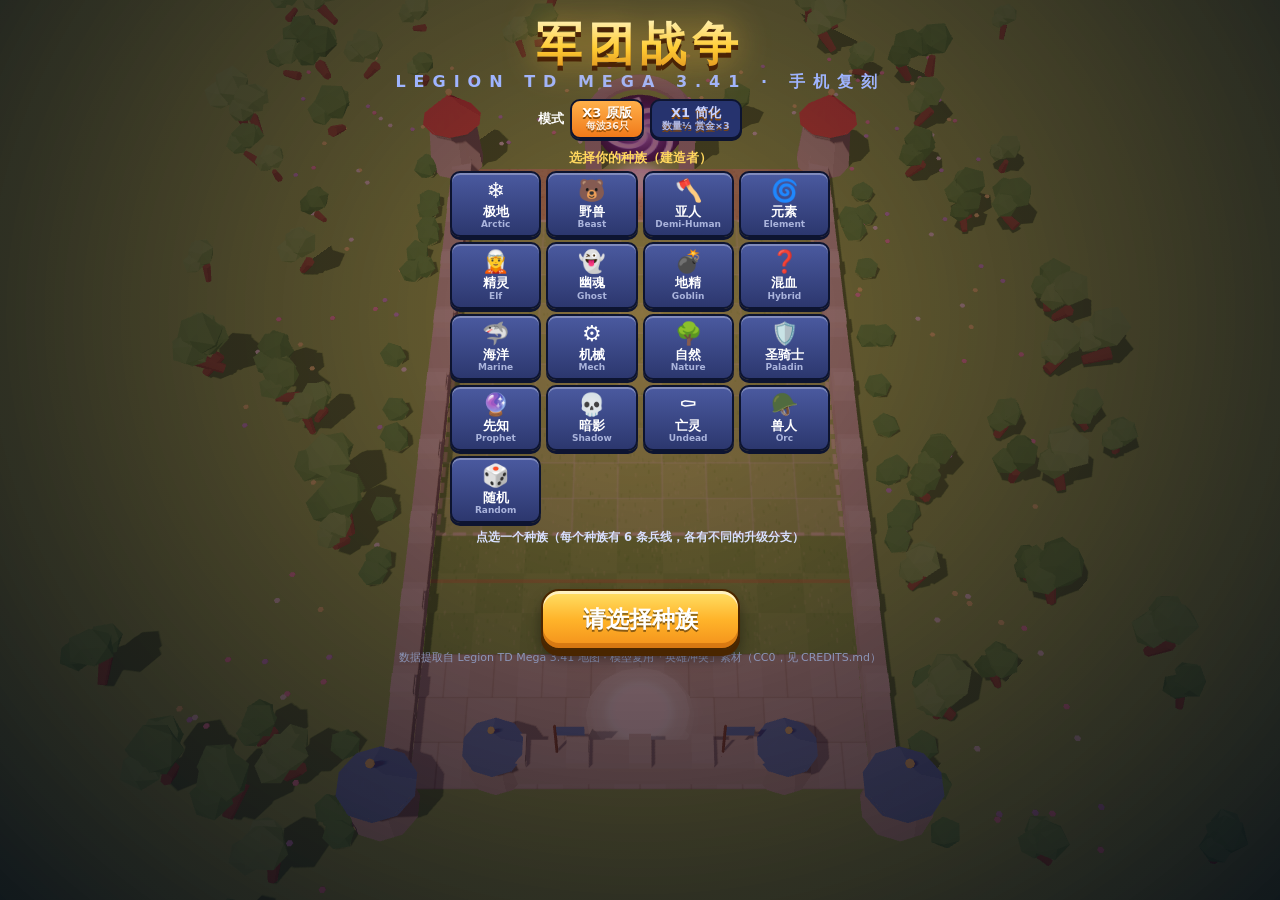
==== commit 8c723baf: "Model remake: Nature (ranger, dryad, faerie dragon, two-headed chimaera, bear druid, mountain giant;" ====
--- a/index.html
+++ b/index.html
@@ -10,9 +10,9 @@
 <link rel="manifest" href="manifest.webmanifest">
 <link rel="icon" type="image/png" href="icons/favicon-32.png">
 <link rel="apple-touch-icon" href="icons/apple-touch-icon.png">
-<link rel="stylesheet" href="style.css?v=11">
-<link rel="stylesheet" href="td.css?v=11">
-<link rel="stylesheet" href="lt.css?v=11">
+<link rel="stylesheet" href="style.css?v=12">
+<link rel="stylesheet" href="td.css?v=12">
+<link rel="stylesheet" href="lt.css?v=12">
 </head>
 <body class="td lt">
 <canvas id="cv"></canvas>
@@ -75,8 +75,8 @@
 </div>
 <div id="showTitle" class="hidden"></div>
 <script src="audio.js?v=1"></script>
-<script src="lt_core.js?v=11"></script>
+<script src="lt_core.js?v=12"></script>
 <script type="importmap">{"imports":{"three":"./lib/three.module.min.js","three/addons/":"./lib/addons/"}}</script>
-<script type="module" src="lt.js?v=11"></script>
+<script type="module" src="lt.js?v=12"></script>
 </body>
 </html>
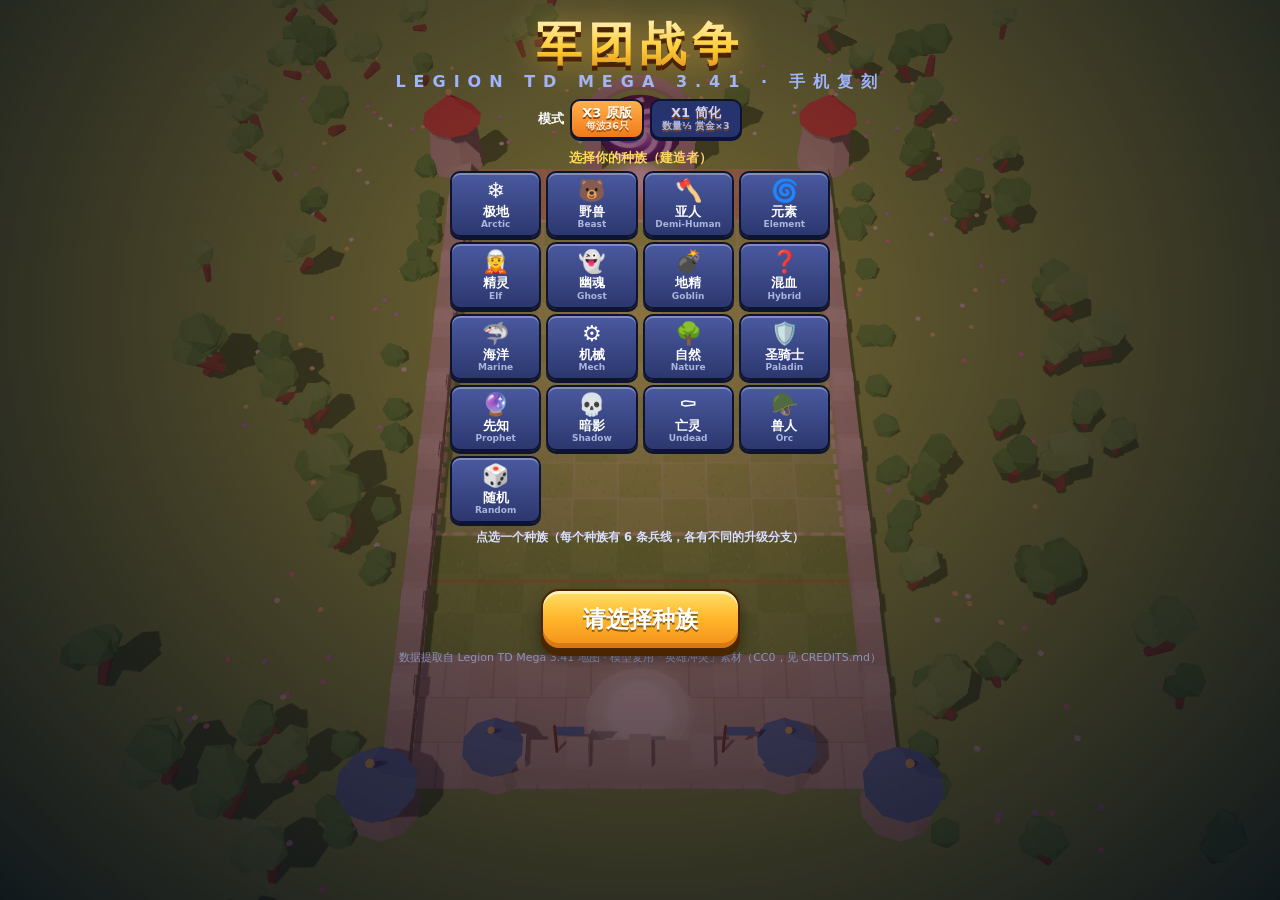
==== commit d1a16565: "Model remake: Goblin (kobold geomancer, goblin alchemist on ogre, iron-golem blaster; mines/turret/r" ====
--- a/index.html
+++ b/index.html
@@ -10,9 +10,9 @@
 <link rel="manifest" href="manifest.webmanifest">
 <link rel="icon" type="image/png" href="icons/favicon-32.png">
 <link rel="apple-touch-icon" href="icons/apple-touch-icon.png">
-<link rel="stylesheet" href="style.css?v=12">
-<link rel="stylesheet" href="td.css?v=12">
-<link rel="stylesheet" href="lt.css?v=12">
+<link rel="stylesheet" href="style.css?v=13">
+<link rel="stylesheet" href="td.css?v=13">
+<link rel="stylesheet" href="lt.css?v=13">
 </head>
 <body class="td lt">
 <canvas id="cv"></canvas>
@@ -75,8 +75,8 @@
 </div>
 <div id="showTitle" class="hidden"></div>
 <script src="audio.js?v=1"></script>
-<script src="lt_core.js?v=12"></script>
+<script src="lt_core.js?v=13"></script>
 <script type="importmap">{"imports":{"three":"./lib/three.module.min.js","three/addons/":"./lib/addons/"}}</script>
-<script type="module" src="lt.js?v=12"></script>
+<script type="module" src="lt.js?v=13"></script>
 </body>
 </html>
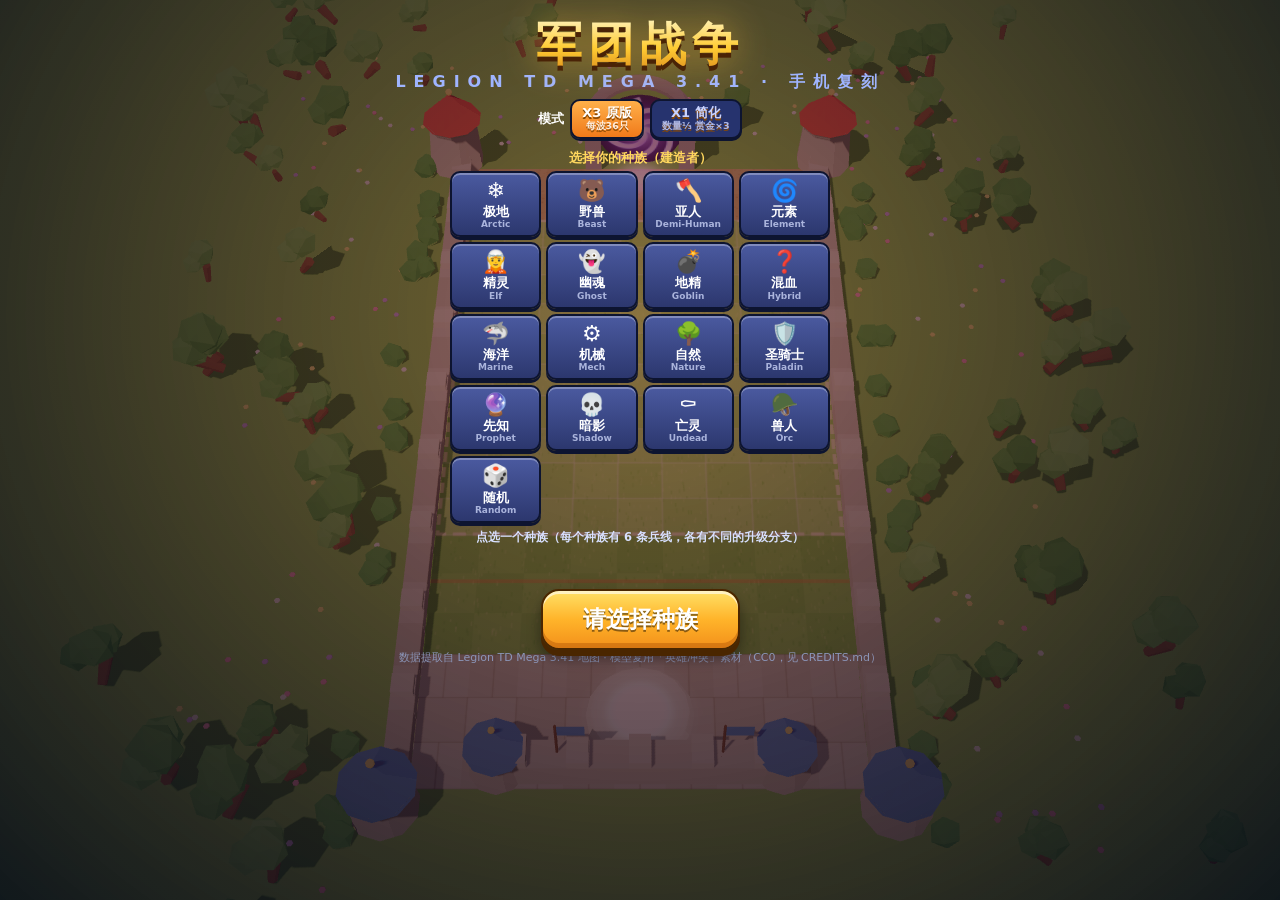
==== commit d075eaca: "Model remake: Paladin (peasant, militia, archers, footman, guard, priests, knights, dragonhawk rider" ====
--- a/index.html
+++ b/index.html
@@ -10,9 +10,9 @@
 <link rel="manifest" href="manifest.webmanifest">
 <link rel="icon" type="image/png" href="icons/favicon-32.png">
 <link rel="apple-touch-icon" href="icons/apple-touch-icon.png">
-<link rel="stylesheet" href="style.css?v=13">
-<link rel="stylesheet" href="td.css?v=13">
-<link rel="stylesheet" href="lt.css?v=13">
+<link rel="stylesheet" href="style.css?v=14">
+<link rel="stylesheet" href="td.css?v=14">
+<link rel="stylesheet" href="lt.css?v=14">
 </head>
 <body class="td lt">
 <canvas id="cv"></canvas>
@@ -75,8 +75,8 @@
 </div>
 <div id="showTitle" class="hidden"></div>
 <script src="audio.js?v=1"></script>
-<script src="lt_core.js?v=13"></script>
+<script src="lt_core.js?v=14"></script>
 <script type="importmap">{"imports":{"three":"./lib/three.module.min.js","three/addons/":"./lib/addons/"}}</script>
-<script type="module" src="lt.js?v=13"></script>
+<script type="module" src="lt.js?v=14"></script>
 </body>
 </html>
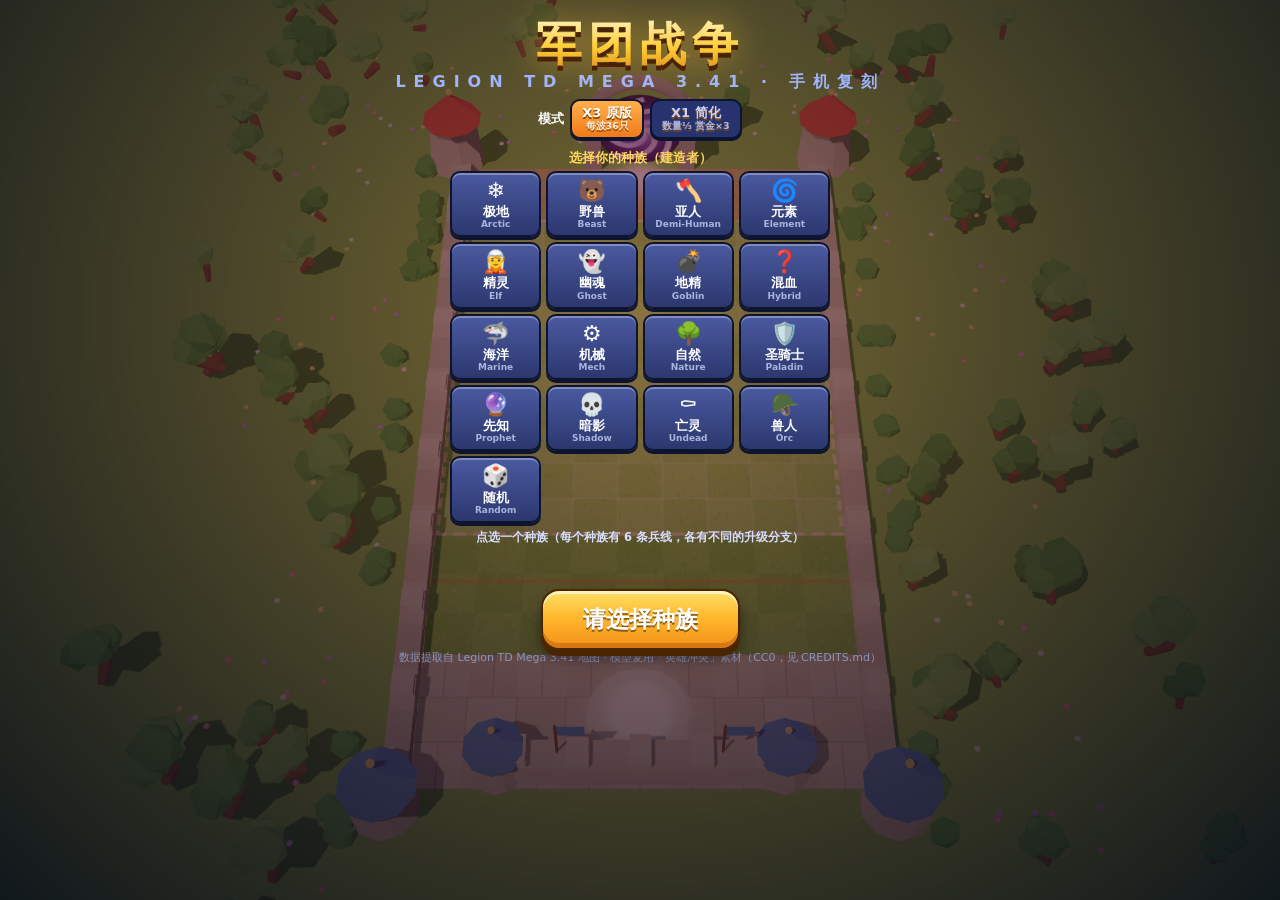
==== commit 298356b7: "Model remake: Undead (acolyte, revenant, ghouls, necromancer, Kel'Thuzad + ghost, zombie, butcher, p" ====
--- a/index.html
+++ b/index.html
@@ -10,9 +10,9 @@
 <link rel="manifest" href="manifest.webmanifest">
 <link rel="icon" type="image/png" href="icons/favicon-32.png">
 <link rel="apple-touch-icon" href="icons/apple-touch-icon.png">
-<link rel="stylesheet" href="style.css?v=14">
-<link rel="stylesheet" href="td.css?v=14">
-<link rel="stylesheet" href="lt.css?v=14">
+<link rel="stylesheet" href="style.css?v=15">
+<link rel="stylesheet" href="td.css?v=15">
+<link rel="stylesheet" href="lt.css?v=15">
 </head>
 <body class="td lt">
 <canvas id="cv"></canvas>
@@ -75,8 +75,8 @@
 </div>
 <div id="showTitle" class="hidden"></div>
 <script src="audio.js?v=1"></script>
-<script src="lt_core.js?v=14"></script>
+<script src="lt_core.js?v=15"></script>
 <script type="importmap">{"imports":{"three":"./lib/three.module.min.js","three/addons/":"./lib/addons/"}}</script>
-<script type="module" src="lt.js?v=14"></script>
+<script type="module" src="lt.js?v=15"></script>
 </body>
 </html>
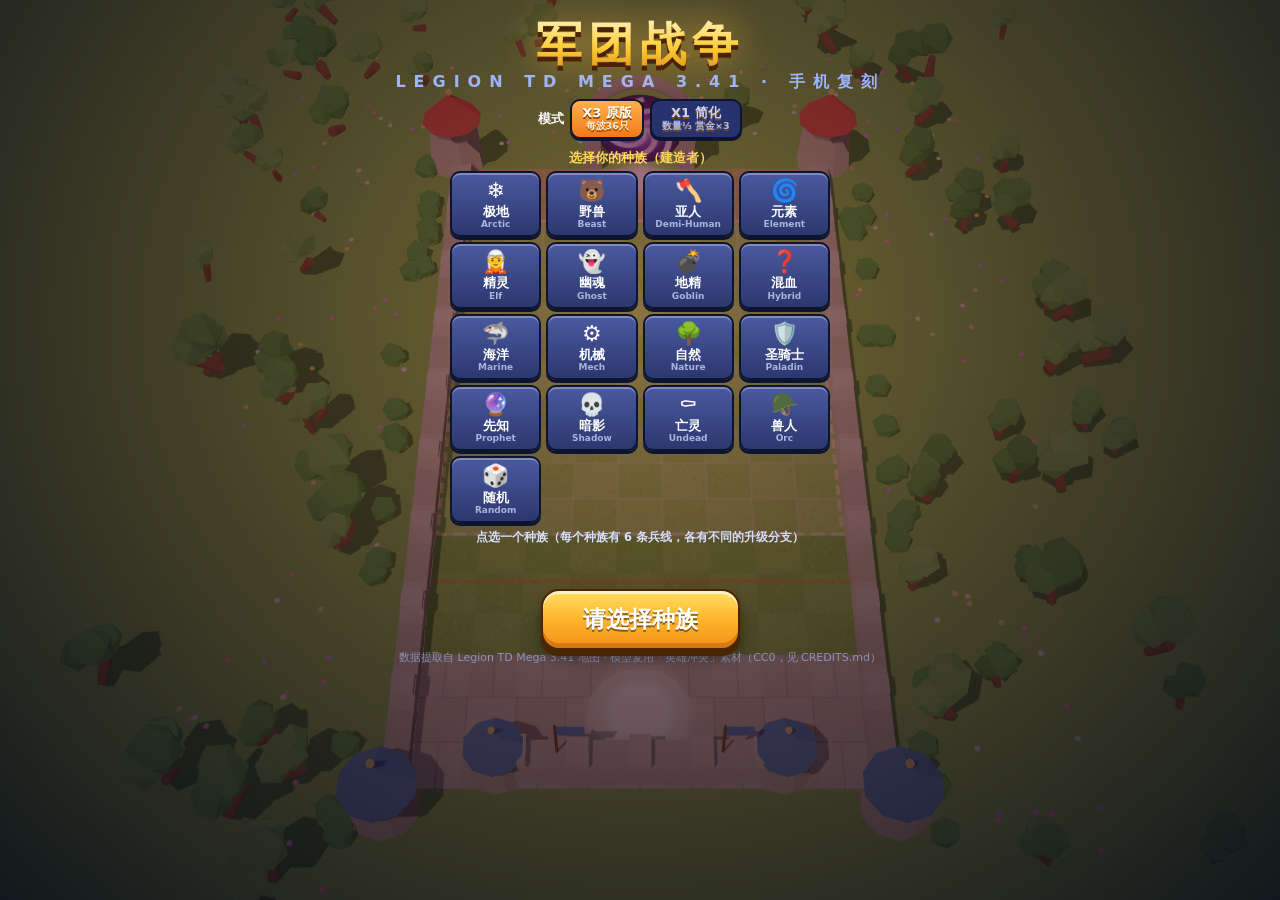
==== commit b5711488: "Model remake: wave creeps, skill summons and mercenaries on ToonKit; audit covers mercs; fewer shado" ====
--- a/index.html
+++ b/index.html
@@ -10,9 +10,9 @@
 <link rel="manifest" href="manifest.webmanifest">
 <link rel="icon" type="image/png" href="icons/favicon-32.png">
 <link rel="apple-touch-icon" href="icons/apple-touch-icon.png">
-<link rel="stylesheet" href="style.css?v=15">
-<link rel="stylesheet" href="td.css?v=15">
-<link rel="stylesheet" href="lt.css?v=15">
+<link rel="stylesheet" href="style.css?v=16">
+<link rel="stylesheet" href="td.css?v=16">
+<link rel="stylesheet" href="lt.css?v=16">
 </head>
 <body class="td lt">
 <canvas id="cv"></canvas>
@@ -75,8 +75,8 @@
 </div>
 <div id="showTitle" class="hidden"></div>
 <script src="audio.js?v=1"></script>
-<script src="lt_core.js?v=15"></script>
+<script src="lt_core.js?v=16"></script>
 <script type="importmap">{"imports":{"three":"./lib/three.module.min.js","three/addons/":"./lib/addons/"}}</script>
-<script type="module" src="lt.js?v=15"></script>
+<script type="module" src="lt.js?v=16"></script>
 </body>
 </html>
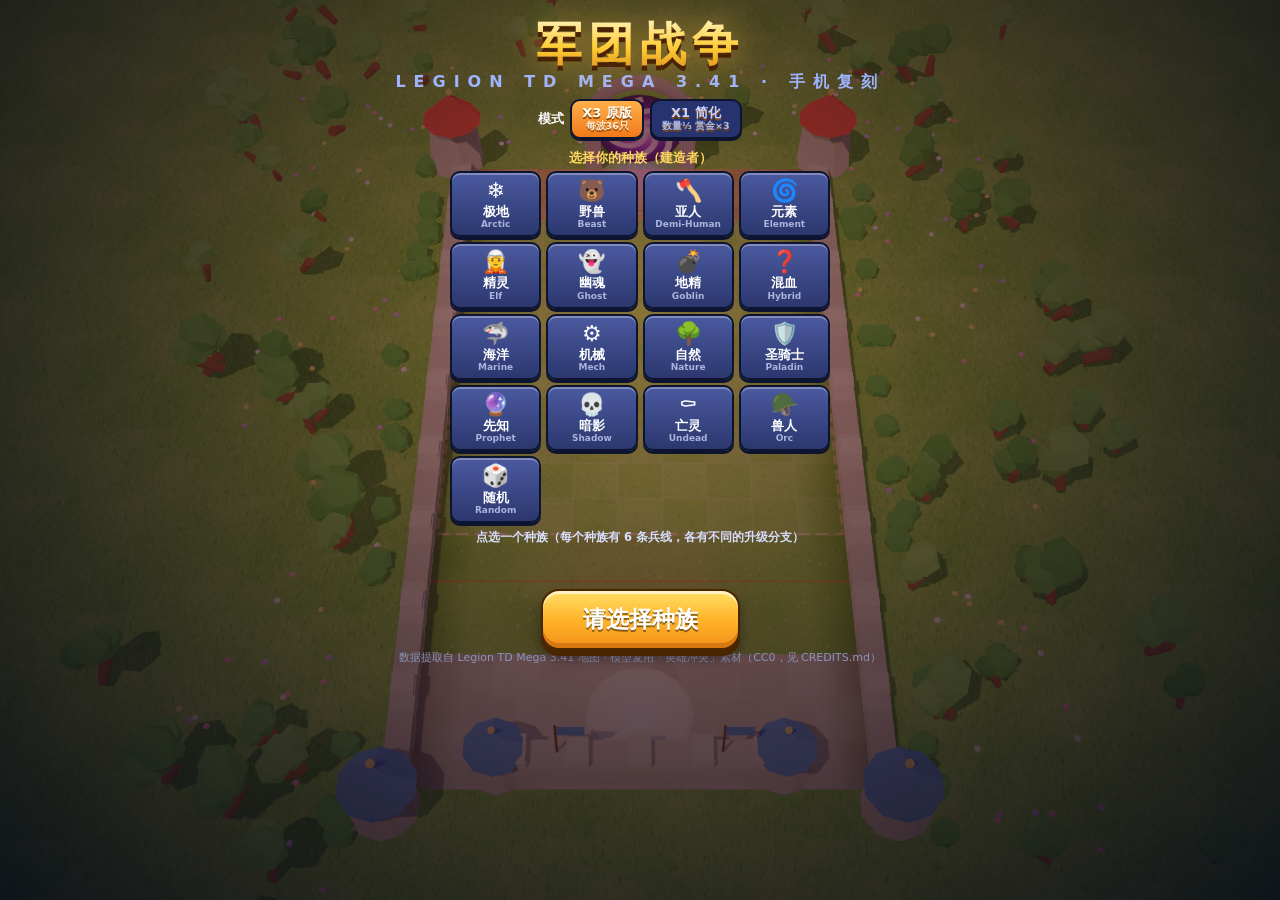
==== commit e0facb3b: "HQ pilot step 2+3: hq.js (merged single-draw SkinnedMesh, AnimationMixer crossfades, speed-scaled wa" ====
--- a/index.html
+++ b/index.html
@@ -10,9 +10,9 @@
 <link rel="manifest" href="manifest.webmanifest">
 <link rel="icon" type="image/png" href="icons/favicon-32.png">
 <link rel="apple-touch-icon" href="icons/apple-touch-icon.png">
-<link rel="stylesheet" href="style.css?v=16">
-<link rel="stylesheet" href="td.css?v=16">
-<link rel="stylesheet" href="lt.css?v=16">
+<link rel="stylesheet" href="style.css?v=17">
+<link rel="stylesheet" href="td.css?v=17">
+<link rel="stylesheet" href="lt.css?v=17">
 </head>
 <body class="td lt">
 <canvas id="cv"></canvas>
@@ -75,8 +75,8 @@
 </div>
 <div id="showTitle" class="hidden"></div>
 <script src="audio.js?v=1"></script>
-<script src="lt_core.js?v=16"></script>
+<script src="lt_core.js?v=17"></script>
 <script type="importmap">{"imports":{"three":"./lib/three.module.min.js","three/addons/":"./lib/addons/"}}</script>
-<script type="module" src="lt.js?v=16"></script>
+<script type="module" src="lt.js?v=17"></script>
 </body>
 </html>
